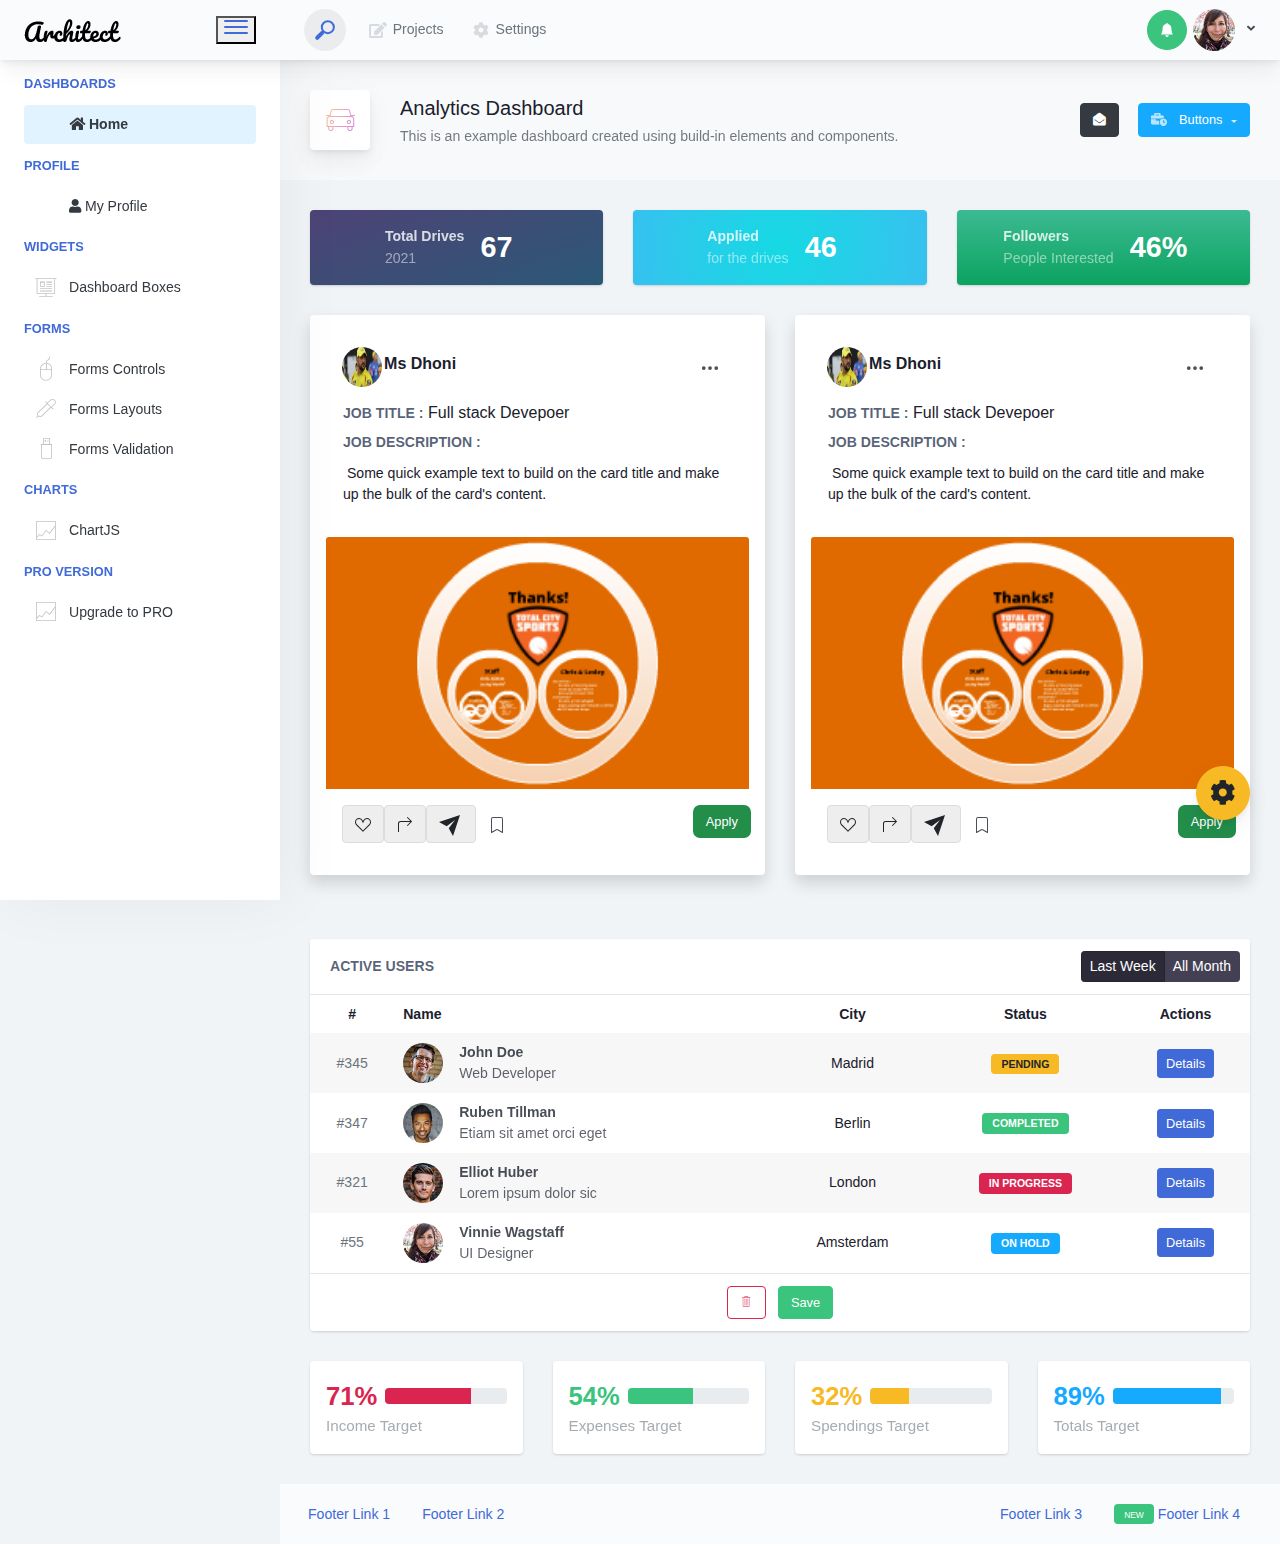
==== index.html @ 6190b9a3 "whole gui template" ====
<!doctype html>
<html lang="en">

<head>
    <meta charset="utf-8">
    <meta http-equiv="X-UA-Compatible" content="IE=edge">
    <meta http-equiv="Content-Language" content="en">
    <meta http-equiv="Content-Type" content="text/html; charset=utf-8"/>
    <title>Analytics Dashboard - This is an example dashboard created using build-in elements and components.</title>
    <meta name="viewport" content="width=device-width, initial-scale=1, maximum-scale=1, user-scalable=no, shrink-to-fit=no" />
    <meta name="description" content="This is an example dashboard created using build-in elements and components.">
    <meta name="msapplication-tap-highlight" content="no">
    <!--
    =========================================================
    * ArchitectUI HTML Theme Dashboard - v1.0.0
    =========================================================
    * Product Page: https://dashboardpack.com
    * Copyright 2019 DashboardPack (https://dashboardpack.com)
    * Licensed under MIT (https://github.com/DashboardPack/architectui-html-theme-free/blob/master/LICENSE)
    =========================================================
    * The above copyright notice and this permission notice shall be included in all copies or substantial portions of the Software.
    -->
<link href="./main.css" rel="stylesheet"></head>
<link rel="stylesheet" href="./css/post.css">
<link href="https://cdn.jsdelivr.net/npm/bootstrap@5.0.1/dist/css/bootstrap.min.css" rel="stylesheet"
integrity="sha384-+0n0xVW2eSR5OomGNYDnhzAbDsOXxcvSN1TPprVMTNDbiYZCxYbOOl7+AMvyTG2x" crossorigin="anonymous">
<body>
    <div class="app-container app-theme-white body-tabs-shadow fixed-sidebar fixed-header">
        <div class="app-header header-shadow">
            <div class="app-header__logo">
                <div class="logo-src"></div>
                <div class="header__pane ml-auto">
                    <div>
                        <button type="button" class="hamburger close-sidebar-btn hamburger--elastic" data-class="closed-sidebar">
                            <span class="hamburger-box">
                                <span class="hamburger-inner"></span>
                            </span>
                        </button>
                    </div>
                </div>
            </div>
            <div class="app-header__mobile-menu">
                <div>
                    <button type="button" class="hamburger hamburger--elastic mobile-toggle-nav">
                        <span class="hamburger-box">
                            <span class="hamburger-inner"></span>
                        </span>
                    </button>
                </div>
            </div>
            <div class="app-header__menu">
                <span>
                    <button type="button" class="btn-icon btn-icon-only btn btn-primary btn-sm mobile-toggle-header-nav">
                        <span class="btn-icon-wrapper">
                            <i class="fa fa-ellipsis-v fa-w-6"></i>
                        </span>
                    </button>
                </span>
            </div>    <div class="app-header__content">
                <div class="app-header-left">
                    <div class="search-wrapper">
                        <div class="input-holder">
                            <input type="text" class="search-input" placeholder="Type to search">
                            <button class="search-icon"><span></span></button>
                        </div>
                        <button class="close"></button>
                    </div>
                    <ul class="header-menu nav">
                      
                        <li class="btn-group nav-item">
                            <a href="javascript:void(0);" class="nav-link">
                                <i class="nav-link-icon fa fa-edit"></i>
                                Projects
                            </a>
                        </li>
                        <li class="dropdown nav-item">
                            <a href="javascript:void(0);" class="nav-link">
                                <i class="nav-link-icon fa fa-cog"></i>
                                Settings
                            </a>
                        </li>
                    </ul>        </div>
                <div class="app-header-right">
                    <button style=" width: 40px;
                    height:40px;
                    border-radius:100%;
                    line-height: 35px;
                    margin-right:5px;;
                    font-size: 0.9rem;" class="btn btn-success btn-circle btn-circle-sm d-flex justify-content-center align-items-center"><svg xmlns="http://www.w3.org/2000/svg" width="20" height="20" fill="currentColor" class="bi bi-bell-fill" viewBox="0 0 16 16">
  <path d="M8 16a2 2 0 0 0 2-2H6a2 2 0 0 0 2 2zm.995-14.901a1 1 0 1 0-1.99 0A5.002 5.002 0 0 0 3 6c0 1.098-.5 6-2 7h14c-1.5-1-2-5.902-2-7 0-2.42-1.72-4.44-4.005-4.901z"/>
</svg></button>
                    <div class="header-btn-lg pr-0">
                        <div class="widget-content p-0">
                            <div class="widget-content-wrapper">
                                <div class="widget-content-left">
                                    <div class="btn-group">
                                        <a data-toggle="dropdown" aria-haspopup="true" aria-expanded="false" class="p-0 btn">
                                            <img width="42" class="rounded-circle" src="assets/images/avatars/1.jpg" alt="">
                                            <i class="fa fa-angle-down ml-2 opacity-8"></i>
                                        </a>
                                        <div tabindex="-1" role="menu" aria-hidden="true" class="dropdown-menu dropdown-menu-right">
                                            <button type="button" tabindex="0" class="dropdown-item">User Account</button>
                                            <button type="button" tabindex="0" class="dropdown-item">Settings</button>
                                            <h6 tabindex="-1" class="dropdown-header">Header</h6>
                                            <button type="button" tabindex="0" class="dropdown-item">Actions</button>
                                            <div tabindex="-1" class="dropdown-divider"></div>
                                            <button type="button" tabindex="0" class="dropdown-item">Dividers</button>
                                        </div>
                                    </div>
                                </div>
                                <div class="widget-content-left  ml-3 header-user-info">
                                    <div class="widget-heading">
                                        Alina Mclourd
                                    </div>
                                    <div class="widget-subheading">
                                        VP People Manager
                                    </div>
                                </div>
                                <div class="widget-content-right header-user-info ml-3">
                                    <button type="button" class="btn-shadow p-1 btn btn-primary btn-sm show-toastr-example">
                                        <i class="fa text-white fa-calendar pr-1 pl-1"></i>
                                    </button>
                                </div>
                            </div>
                        </div>
                    </div>        </div>
            </div>
        </div>        <div class="ui-theme-settings">
            <button type="button" id="TooltipDemo" class="btn-open-options btn btn-warning">
                <i class="fa fa-cog fa-w-16 fa-spin fa-2x"></i>
            </button>
            <div class="theme-settings__inner">
                <div class="scrollbar-container">
                    <div class="theme-settings__options-wrapper">
                        <h3 class="themeoptions-heading">Layout Options
                        </h3>
                        <div class="p-3">
                            <ul class="list-group">
                                <li class="list-group-item">
                                    <div class="widget-content p-0">
                                        <div class="widget-content-wrapper">
                                            <div class="widget-content-left mr-3">
                                                <div class="switch has-switch switch-container-class" data-class="fixed-header">
                                                    <div class="switch-animate switch-on">
                                                        <input type="checkbox" checked data-toggle="toggle" data-onstyle="success">
                                                    </div>
                                                </div>
                                            </div>
                                            <div class="widget-content-left">
                                                <div class="widget-heading">Fixed Header
                                                </div>
                                                <div class="widget-subheading">Makes the header top fixed, always visible!
                                                </div>
                                            </div>
                                        </div>
                                    </div>
                                </li>
                                <li class="list-group-item">
                                    <div class="widget-content p-0">
                                        <div class="widget-content-wrapper">
                                            <div class="widget-content-left mr-3">
                                                <div class="switch has-switch switch-container-class" data-class="fixed-sidebar">
                                                    <div class="switch-animate switch-on">
                                                        <input type="checkbox" checked data-toggle="toggle" data-onstyle="success">
                                                    </div>
                                                </div>
                                            </div>
                                            <div class="widget-content-left">
                                                <div class="widget-heading">Fixed Sidebar
                                                </div>
                                                <div class="widget-subheading">Makes the sidebar left fixed, always visible!
                                                </div>
                                            </div>
                                        </div>
                                    </div>
                                </li>
                                <li class="list-group-item">
                                    <div class="widget-content p-0">
                                        <div class="widget-content-wrapper">
                                            <div class="widget-content-left mr-3">
                                                <div class="switch has-switch switch-container-class" data-class="fixed-footer">
                                                    <div class="switch-animate switch-off">
                                                        <input type="checkbox" data-toggle="toggle" data-onstyle="success">
                                                    </div>
                                                </div>
                                            </div>
                                            <div class="widget-content-left">
                                                <div class="widget-heading">Fixed Footer
                                                </div>
                                                <div class="widget-subheading">Makes the app footer bottom fixed, always visible!
                                                </div>
                                            </div>
                                        </div>
                                    </div>
                                </li>
                            </ul>
                        </div>
                        <h3 class="themeoptions-heading">
                            <div>
                                Header Options
                            </div>
                            <button type="button" class="btn-pill btn-shadow btn-wide ml-auto btn btn-focus btn-sm switch-header-cs-class" data-class="">
                                Restore Default
                            </button>
                        </h3>
                        <div class="p-3">
                            <ul class="list-group">
                                <li class="list-group-item">
                                    <h5 class="pb-2">Choose Color Scheme
                                    </h5>
                                    <div class="theme-settings-swatches">
                                        <div class="swatch-holder bg-primary switch-header-cs-class" data-class="bg-primary header-text-light">
                                        </div>
                                        <div class="swatch-holder bg-secondary switch-header-cs-class" data-class="bg-secondary header-text-light">
                                        </div>
                                        <div class="swatch-holder bg-success switch-header-cs-class" data-class="bg-success header-text-dark">
                                        </div>
                                        <div class="swatch-holder bg-info switch-header-cs-class" data-class="bg-info header-text-dark">
                                        </div>
                                        <div class="swatch-holder bg-warning switch-header-cs-class" data-class="bg-warning header-text-dark">
                                        </div>
                                        <div class="swatch-holder bg-danger switch-header-cs-class" data-class="bg-danger header-text-light">
                                        </div>
                                        <div class="swatch-holder bg-light switch-header-cs-class" data-class="bg-light header-text-dark">
                                        </div>
                                        <div class="swatch-holder bg-dark switch-header-cs-class" data-class="bg-dark header-text-light">
                                        </div>
                                        <div class="swatch-holder bg-focus switch-header-cs-class" data-class="bg-focus header-text-light">
                                        </div>
                                        <div class="swatch-holder bg-alternate switch-header-cs-class" data-class="bg-alternate header-text-light">
                                        </div>
                                        <div class="divider">
                                        </div>
                                        <div class="swatch-holder bg-vicious-stance switch-header-cs-class" data-class="bg-vicious-stance header-text-light">
                                        </div>
                                        <div class="swatch-holder bg-midnight-bloom switch-header-cs-class" data-class="bg-midnight-bloom header-text-light">
                                        </div>
                                        <div class="swatch-holder bg-night-sky switch-header-cs-class" data-class="bg-night-sky header-text-light">
                                        </div>
                                        <div class="swatch-holder bg-slick-carbon switch-header-cs-class" data-class="bg-slick-carbon header-text-light">
                                        </div>
                                        <div class="swatch-holder bg-asteroid switch-header-cs-class" data-class="bg-asteroid header-text-light">
                                        </div>
                                        <div class="swatch-holder bg-royal switch-header-cs-class" data-class="bg-royal header-text-light">
                                        </div>
                                        <div class="swatch-holder bg-warm-flame switch-header-cs-class" data-class="bg-warm-flame header-text-dark">
                                        </div>
                                        <div class="swatch-holder bg-night-fade switch-header-cs-class" data-class="bg-night-fade header-text-dark">
                                        </div>
                                        <div class="swatch-holder bg-sunny-morning switch-header-cs-class" data-class="bg-sunny-morning header-text-dark">
                                        </div>
                                        <div class="swatch-holder bg-tempting-azure switch-header-cs-class" data-class="bg-tempting-azure header-text-dark">
                                        </div>
                                        <div class="swatch-holder bg-amy-crisp switch-header-cs-class" data-class="bg-amy-crisp header-text-dark">
                                        </div>
                                        <div class="swatch-holder bg-heavy-rain switch-header-cs-class" data-class="bg-heavy-rain header-text-dark">
                                        </div>
                                        <div class="swatch-holder bg-mean-fruit switch-header-cs-class" data-class="bg-mean-fruit header-text-dark">
                                        </div>
                                        <div class="swatch-holder bg-malibu-beach switch-header-cs-class" data-class="bg-malibu-beach header-text-light">
                                        </div>
                                        <div class="swatch-holder bg-deep-blue switch-header-cs-class" data-class="bg-deep-blue header-text-dark">
                                        </div>
                                        <div class="swatch-holder bg-ripe-malin switch-header-cs-class" data-class="bg-ripe-malin header-text-light">
                                        </div>
                                        <div class="swatch-holder bg-arielle-smile switch-header-cs-class" data-class="bg-arielle-smile header-text-light">
                                        </div>
                                        <div class="swatch-holder bg-plum-plate switch-header-cs-class" data-class="bg-plum-plate header-text-light">
                                        </div>
                                        <div class="swatch-holder bg-happy-fisher switch-header-cs-class" data-class="bg-happy-fisher header-text-dark">
                                        </div>
                                        <div class="swatch-holder bg-happy-itmeo switch-header-cs-class" data-class="bg-happy-itmeo header-text-light">
                                        </div>
                                        <div class="swatch-holder bg-mixed-hopes switch-header-cs-class" data-class="bg-mixed-hopes header-text-light">
                                        </div>
                                        <div class="swatch-holder bg-strong-bliss switch-header-cs-class" data-class="bg-strong-bliss header-text-light">
                                        </div>
                                        <div class="swatch-holder bg-grow-early switch-header-cs-class" data-class="bg-grow-early header-text-light">
                                        </div>
                                        <div class="swatch-holder bg-love-kiss switch-header-cs-class" data-class="bg-love-kiss header-text-light">
                                        </div>
                                        <div class="swatch-holder bg-premium-dark switch-header-cs-class" data-class="bg-premium-dark header-text-light">
                                        </div>
                                        <div class="swatch-holder bg-happy-green switch-header-cs-class" data-class="bg-happy-green header-text-light">
                                        </div>
                                    </div>
                                </li>
                            </ul>
                        </div>
                        <h3 class="themeoptions-heading">
                            <div>Sidebar Options</div>
                            <button type="button" class="btn-pill btn-shadow btn-wide ml-auto btn btn-focus btn-sm switch-sidebar-cs-class" data-class="">
                                Restore Default
                            </button>
                        </h3>
                        <div class="p-3">
                            <ul class="list-group">
                                <li class="list-group-item">
                                    <h5 class="pb-2">Choose Color Scheme
                                    </h5>
                                    <div class="theme-settings-swatches">
                                        <div class="swatch-holder bg-primary switch-sidebar-cs-class" data-class="bg-primary sidebar-text-light">
                                        </div>
                                        <div class="swatch-holder bg-secondary switch-sidebar-cs-class" data-class="bg-secondary sidebar-text-light">
                                        </div>
                                        <div class="swatch-holder bg-success switch-sidebar-cs-class" data-class="bg-success sidebar-text-dark">
                                        </div>
                                        <div class="swatch-holder bg-info switch-sidebar-cs-class" data-class="bg-info sidebar-text-dark">
                                        </div>
                                        <div class="swatch-holder bg-warning switch-sidebar-cs-class" data-class="bg-warning sidebar-text-dark">
                                        </div>
                                        <div class="swatch-holder bg-danger switch-sidebar-cs-class" data-class="bg-danger sidebar-text-light">
                                        </div>
                                        <div class="swatch-holder bg-light switch-sidebar-cs-class" data-class="bg-light sidebar-text-dark">
                                        </div>
                                        <div class="swatch-holder bg-dark switch-sidebar-cs-class" data-class="bg-dark sidebar-text-light">
                                        </div>
                                        <div class="swatch-holder bg-focus switch-sidebar-cs-class" data-class="bg-focus sidebar-text-light">
                                        </div>
                                        <div class="swatch-holder bg-alternate switch-sidebar-cs-class" data-class="bg-alternate sidebar-text-light">
                                        </div>
                                        <div class="divider">
                                        </div>
                                        <div class="swatch-holder bg-vicious-stance switch-sidebar-cs-class" data-class="bg-vicious-stance sidebar-text-light">
                                        </div>
                                        <div class="swatch-holder bg-midnight-bloom switch-sidebar-cs-class" data-class="bg-midnight-bloom sidebar-text-light">
                                        </div>
                                        <div class="swatch-holder bg-night-sky switch-sidebar-cs-class" data-class="bg-night-sky sidebar-text-light">
                                        </div>
                                        <div class="swatch-holder bg-slick-carbon switch-sidebar-cs-class" data-class="bg-slick-carbon sidebar-text-light">
                                        </div>
                                        <div class="swatch-holder bg-asteroid switch-sidebar-cs-class" data-class="bg-asteroid sidebar-text-light">
                                        </div>
                                        <div class="swatch-holder bg-royal switch-sidebar-cs-class" data-class="bg-royal sidebar-text-light">
                                        </div>
                                        <div class="swatch-holder bg-warm-flame switch-sidebar-cs-class" data-class="bg-warm-flame sidebar-text-dark">
                                        </div>
                                        <div class="swatch-holder bg-night-fade switch-sidebar-cs-class" data-class="bg-night-fade sidebar-text-dark">
                                        </div>
                                        <div class="swatch-holder bg-sunny-morning switch-sidebar-cs-class" data-class="bg-sunny-morning sidebar-text-dark">
                                        </div>
                                        <div class="swatch-holder bg-tempting-azure switch-sidebar-cs-class" data-class="bg-tempting-azure sidebar-text-dark">
                                        </div>
                                        <div class="swatch-holder bg-amy-crisp switch-sidebar-cs-class" data-class="bg-amy-crisp sidebar-text-dark">
                                        </div>
                                        <div class="swatch-holder bg-heavy-rain switch-sidebar-cs-class" data-class="bg-heavy-rain sidebar-text-dark">
                                        </div>
                                        <div class="swatch-holder bg-mean-fruit switch-sidebar-cs-class" data-class="bg-mean-fruit sidebar-text-dark">
                                        </div>
                                        <div class="swatch-holder bg-malibu-beach switch-sidebar-cs-class" data-class="bg-malibu-beach sidebar-text-light">
                                        </div>
                                        <div class="swatch-holder bg-deep-blue switch-sidebar-cs-class" data-class="bg-deep-blue sidebar-text-dark">
                                        </div>
                                        <div class="swatch-holder bg-ripe-malin switch-sidebar-cs-class" data-class="bg-ripe-malin sidebar-text-light">
                                        </div>
                                        <div class="swatch-holder bg-arielle-smile switch-sidebar-cs-class" data-class="bg-arielle-smile sidebar-text-light">
                                        </div>
                                        <div class="swatch-holder bg-plum-plate switch-sidebar-cs-class" data-class="bg-plum-plate sidebar-text-light">
                                        </div>
                                        <div class="swatch-holder bg-happy-fisher switch-sidebar-cs-class" data-class="bg-happy-fisher sidebar-text-dark">
                                        </div>
                                        <div class="swatch-holder bg-happy-itmeo switch-sidebar-cs-class" data-class="bg-happy-itmeo sidebar-text-light">
                                        </div>
                                        <div class="swatch-holder bg-mixed-hopes switch-sidebar-cs-class" data-class="bg-mixed-hopes sidebar-text-light">
                                        </div>
                                        <div class="swatch-holder bg-strong-bliss switch-sidebar-cs-class" data-class="bg-strong-bliss sidebar-text-light">
                                        </div>
                                        <div class="swatch-holder bg-grow-early switch-sidebar-cs-class" data-class="bg-grow-early sidebar-text-light">
                                        </div>
                                        <div class="swatch-holder bg-love-kiss switch-sidebar-cs-class" data-class="bg-love-kiss sidebar-text-light">
                                        </div>
                                        <div class="swatch-holder bg-premium-dark switch-sidebar-cs-class" data-class="bg-premium-dark sidebar-text-light">
                                        </div>
                                        <div class="swatch-holder bg-happy-green switch-sidebar-cs-class" data-class="bg-happy-green sidebar-text-light">
                                        </div>
                                    </div>
                                </li>
                            </ul>
                        </div>
                        <h3 class="themeoptions-heading">
                            <div>Main Content Options</div>
                            <button type="button" class="btn-pill btn-shadow btn-wide ml-auto active btn btn-focus btn-sm">Restore Default
                            </button>
                        </h3>
                        <div class="p-3">
                            <ul class="list-group">
                                <li class="list-group-item">
                                    <h5 class="pb-2">Page Section Tabs
                                    </h5>
                                    <div class="theme-settings-swatches">
                                        <div role="group" class="mt-2 btn-group">
                                            <button type="button" class="btn-wide btn-shadow btn-primary btn btn-secondary switch-theme-class" data-class="body-tabs-line">
                                                Line
                                            </button>
                                            <button type="button" class="btn-wide btn-shadow btn-primary active btn btn-secondary switch-theme-class" data-class="body-tabs-shadow">
                                                Shadow
                                            </button>
                                        </div>
                                    </div>
                                </li>
                            </ul>
                        </div>
                    </div>
                </div>
            </div>
        </div>        <div class="app-main">
                <div class="app-sidebar sidebar-shadow">
                    <div class="app-header__logo">
                        <div class="logo-src"></div>
                        <div class="header__pane ml-auto">
                            <div>
                                <button type="button" class="hamburger close-sidebar-btn hamburger--elastic" data-class="closed-sidebar">
                                    <span class="hamburger-box">
                                        <span class="hamburger-inner"></span>
                                    </span>
                                </button>
                            </div>
                        </div>
                    </div>
                    <div class="app-header__mobile-menu">
                        <div>
                            <button type="button" class="hamburger hamburger--elastic mobile-toggle-nav">
                                <span class="hamburger-box">
                                    <span class="hamburger-inner"></span>
                                </span>
                            </button>
                        </div>
                    </div>
                    <div class="app-header__menu">
                        <span>
                            <button type="button" class="btn-icon btn-icon-only btn btn-primary btn-sm mobile-toggle-header-nav">
                                <span class="btn-icon-wrapper">
                                    <i class="fa fa-ellipsis-v fa-w-6"></i>
                                </span>
                            </button>
                        </span>
                    </div>    <div class="scrollbar-sidebar">
                        <div class="app-sidebar__inner">
                            <ul class="vertical-nav-menu">
                                <li class="app-sidebar__heading">Dashboards</li>
                                <li>
                                    <a href="index.html" class="mm-active">
                                        <i class="fa fa-home"></i>
                                        Home
                                    </a>
                                </li>
                                <li class="app-sidebar__heading">PROFILE</li>
                                <li>
                                    <a href="Profile.html">
                                        <i class="fa fa-user"></i>
                                        My Profile
                                       
                                    </a>
                                    
                                    
                                    
                                    
                                    
                                    
                                    
                                
                                    
                                <li class="app-sidebar__heading">Widgets</li>
                                <li>
                                    <a href="dashboard-boxes.html">
                                        <i class="metismenu-icon pe-7s-display2"></i>
                                        Dashboard Boxes
                                    </a>
                                </li>
                                <li class="app-sidebar__heading">Forms</li>
                                <li>
                                    <a href="forms-controls.html">
                                        <i class="metismenu-icon pe-7s-mouse">
                                        </i>Forms Controls
                                    </a>
                                </li>
                                <li>
                                    <a href="forms-layouts.html">
                                        <i class="metismenu-icon pe-7s-eyedropper">
                                        </i>Forms Layouts
                                    </a>
                                </li>
                                <li>
                                    <a href="forms-validation.html">
                                        <i class="metismenu-icon pe-7s-pendrive">
                                        </i>Forms Validation
                                    </a>
                                </li>
                                <li class="app-sidebar__heading">Charts</li>
                                <li>
                                    <a href="charts-chartjs.html">
                                        <i class="metismenu-icon pe-7s-graph2">
                                        </i>ChartJS
                                    </a>
                                </li>
                                <li class="app-sidebar__heading">PRO Version</li>
                                <li>
                                    <a href="https://dashboardpack.com/theme-details/architectui-dashboard-html-pro/" target="_blank">
                                        <i class="metismenu-icon pe-7s-graph2">
                                        </i>
                                        Upgrade to PRO
                                    </a>
                                </li>
                            </ul>
                        </div>
                    </div>
                </div>    <div class="app-main__outer">
                    <div class="app-main__inner">
                        <div class="app-page-title">
                            <div class="page-title-wrapper">
                                <div class="page-title-heading">
                                    <div class="page-title-icon">
                                        <i class="pe-7s-car icon-gradient bg-mean-fruit">
                                        </i>
                                    </div>
                                    <div>Analytics Dashboard
                                        <div class="page-title-subheading">This is an example dashboard created using build-in elements and components.
                                        </div>
                                    </div>
                                </div>
                                <div class="page-title-actions">
                                    <button type="button" data-toggle="tooltip" title="Example Tooltip" data-placement="bottom" class="btn-shadow mr-3 btn btn-dark">
                                        <i class="fas fa-envelope-open"></i>
                                    </button>
                                    <div class="d-inline-block dropdown">
                                        <button type="button" data-toggle="dropdown" aria-haspopup="true" aria-expanded="false" class="btn-shadow dropdown-toggle btn btn-info">
                                            <span class="btn-icon-wrapper pr-2 opacity-7">
                                                <i class="fa fa-business-time fa-w-20"></i>
                                            </span>
                                            Buttons
                                        </button>
                                        <div tabindex="-1" role="menu" aria-hidden="true" class="dropdown-menu dropdown-menu-right">
                                            <ul class="nav flex-column">
                                                <li class="nav-item">
                                                    <a href="javascript:void(0);" class="nav-link">
                                                        <i class="nav-link-icon lnr-inbox"></i>
                                                        <span>
                                                            Inbox
                                                        </span>
                                                        <div class="ml-auto badge badge-pill badge-secondary">86</div>
                                                    </a>
                                                </li>
                                                <li class="nav-item">
                                                    <a href="javascript:void(0);" class="nav-link">
                                                        <i class="nav-link-icon lnr-book"></i>
                                                        <span>
                                                            Book
                                                        </span>
                                                        <div class="ml-auto badge badge-pill badge-danger">5</div>
                                                    </a>
                                                </li>
                                                <li class="nav-item">
                                                    <a href="javascript:void(0);" class="nav-link">
                                                        <i class="nav-link-icon lnr-picture"></i>
                                                        <span>
                                                            Picture
                                                        </span>
                                                    </a>
                                                </li>
                                                <li class="nav-item">
                                                    <a disabled href="javascript:void(0);" class="nav-link disabled">
                                                        <i class="nav-link-icon lnr-file-empty"></i>
                                                        <span>
                                                            File Disabled
                                                        </span>
                                                    </a>
                                                </li>
                                            </ul>
                                        </div>
                                    </div>
                                </div>    </div>
                        </div>          
                          <div class="row">
                            <div class="col-md-6 col-xl-4">
                                <div class="card mb-3 widget-content bg-midnight-bloom">
                                    <div class="widget-content-wrapper text-white">
                                        <div class="widget-content-left">
                                            <div class="widget-heading">Total Drives</div>
                                            <div class="widget-subheading">2021</div>
                                        </div>
                                        <div class="widget-content-right mx-3">
                                            <div class="widget-numbers text-white"><span>67</span></div>
                                        </div>
                                    </div>
                                </div>
                            </div>
                            <div class="col-md-6 col-xl-4">
                                <div class="card mb-3 widget-content bg-arielle-smile">
                                    <div class="widget-content-wrapper text-white">
                                        <div class="widget-content-left">
                                            <div class="widget-heading">Applied</div>
                                            <div class="widget-subheading">for the drives</div>
                                        </div>
                                        <div class="widget-content-right mx-3">
                                            <div class="widget-numbers text-white"><span>46</span></div>
                                        </div>
                                    </div>
                                </div>
                            </div>
                            <div class="col-md-6 col-xl-4">
                                <div class="card mb-3 widget-content bg-grow-early">
                                    <div class="widget-content-wrapper text-white">
                                        <div class="widget-content-left">
                                            <div class="widget-heading">Followers</div>
                                            <div class="widget-subheading">People Interested</div>
                                        </div>
                                        <div class="widget-content-right mx-3">
                                            <div class="widget-numbers text-white"><span>46%</span></div>
                                        </div>
                                    </div>
                                </div>
                            </div>
                            <div class="d-xl-none d-lg-block col-md-6 col-xl-4">
                                <div class="card mb-3 widget-content bg-premium-dark">
                                    <div class="widget-content-wrapper text-white">
                                        <div class="widget-content-left">
                                            <div class="widget-heading">Products Sold</div>
                                            <div class="widget-subheading">Revenue streams</div>
                                        </div>
                                        <div class="widget-content-right">
                                            <div class="widget-numbers text-warning"><span>$14M</span></div>
                                        </div>
                                    </div>
                                </div>
                            </div>
                        </div>
                        <div class="row">
                            <div class="col-md-12 col-lg-6">
                                <div class="mb-3 d-flex justify-content-center align-items-center">
        
                                    <div class="card shadow p-3 mb-5 bg-body rounded" style="width: 40rem;">
                                        <div class="card-body">
                            
                                            <div class="row">
                                                <div class="col-1">
                                                    <img style="height:40px;width:40px;border-radius:100%;" src="[data-uri]" alt="" srcset="">
                                                </div>
                                                <div class="col-10 d-flex justify-content-start align-items-center">
                                                 <h6 style="font-weight:700; margin-left:7px;">Ms Dhoni</h6>
                                                </div>
                                                
                            
                                                <div class="col-1 d-flex justify-content-end">
                                                    <div class="btn-group dropleft">
                                                       
                                                    <button type="button" class="btn"type="button" id="dropdownMenuButton" data-toggle="dropdown" aria-haspopup="true" aria-expanded="false">
                                                        
                                                    <svg xmlns="http://www.w3.org/2000/svg" width="20" height="20" fill="currentColor"
                                                            class="bi bi-three-dots" viewBox="0 0 16 16">
                                                            <path
                                                                d="M3 9.5a1.5 1.5 0 1 1 0-3 1.5 1.5 0 0 1 0 3zm5 0a1.5 1.5 0 1 1 0-3 1.5 1.5 0 0 1 0 3zm5 0a1.5 1.5 0 1 1 0-3 1.5 1.5 0 0 1 0 3z" />
                                                        </svg></button>
                            
                                                        <div class="dropdown-menu dropdown-menu1"aria-labelledby="dropdownMenuButton">
                                                          <div class="row"> 
                                                              <div class="col-12 d-flex justify-content-center">
                                                              <a class="dropdown-item" style="font-size:12px;" href="#">Share &nbsp;<svg xmlns="http://www.w3.org/2000/svg"
                                                                viewBox="0 0 24 24" data-supported-dps="24x24" fill="currentColor"
                                                                class="mercado-match" width="14" height="14" focusable="false">
                                                                <path d="M21 3L0 10l7.66 4.26L16 8l-6.26 8.34L14 24l7-21z"></path>
                                                            </svg></a>
                                                              </div>
                                                              
                                                            </div> 
                            
                                                            <div class="row"> 
                                                                <div class="col-12 d-flex justify-content-center">
                                                                    <a class="dropdown-item"style="font-size:12px;" href="#">Save &nbsp;&nbsp;<svg xmlns="http://www.w3.org/2000/svg" width="14" height="14" fill="currentColor"
                                                                        class="bi bi-bookmark" viewBox="0 0 16 16">
                                                                        <path
                                                                            d="M2 2a2 2 0 0 1 2-2h8a2 2 0 0 1 2 2v13.5a.5.5 0 0 1-.777.416L8 13.101l-5.223 2.815A.5.5 0 0 1 2 15.5V2zm2-1a1 1 0 0 0-1 1v12.566l4.723-2.482a.5.5 0 0 1 .554 0L13 14.566V2a1 1 0 0 0-1-1H4z" />
                                                                    </svg></a>
                                                                </div>
                                                                
                                                              </div> 
                            
                                                              <div class="row"> 
                                                                <div class="col-12 d-flex justify-content-center">
                                                                      
                                                            <a class="dropdown-item" style="font-size:12px;" href="#">Apply&nbsp;<svg xmlns="http://www.w3.org/2000/svg" width="18" height="18" fill="currentColor" class="bi bi-check" viewBox="0 0 16 16">
                                                                <path d="M10.97 4.97a.75.75 0 0 1 1.07 1.05l-3.99 4.99a.75.75 0 0 1-1.08.02L4.324 8.384a.75.75 0 1 1 1.06-1.06l2.094 2.093 3.473-4.425a.267.267 0 0 1 .02-.022z"/>
                                                              </svg></a>
                                                                </div>
                                                                
                                                              </div> 
                                                        
                                                          </div>
                                                        </div>
                                                </div>
                                                <div class="card-body">
                                                    <h5 class="card-title"style="display:inline-block;">Job Title :</h5><h6 style="display:inline-block;"> &nbsp;Full stack Devepoer</h6>
                                                    <h6 class="card-title">job description :</h6>
                                                    <p class="card-text"style="display:inline-block;">&nbsp;Some quick example text to build on the card title and make up the bulk of
                                                        the card's content.</p>
                                                </div>
                                            </div>
                                        </div>
                                        <img src="./assets/images/avatars/post_img.png" class="card-img-top" alt="Post">
                                        <div class="card-body">
                            
                                            <div class="row">
                                                <div class="col-10 h-flex justify-content-center">
                                                    <div class="btn-toolbar" role="toolbar" aria-label="Toolbar with button groups">
                            
                                                        <button type="button" class="btn btn-light likebtn">
                                                            <svg xmlns="http://www.w3.org/2000/svg" width="16" height="16" fill="currentColor"
                                                                class="bi bi-suit-heart" viewBox="0 0 16 16">
                                                                <path
                                                                    d="m8 6.236-.894-1.789c-.222-.443-.607-1.08-1.152-1.595C5.418 2.345 4.776 2 4 2 2.324 2 1 3.326 1 4.92c0 1.211.554 2.066 1.868 3.37.337.334.721.695 1.146 1.093C5.122 10.423 6.5 11.717 8 13.447c1.5-1.73 2.878-3.024 3.986-4.064.425-.398.81-.76 1.146-1.093C14.446 6.986 15 6.131 15 4.92 15 3.326 13.676 2 12 2c-.777 0-1.418.345-1.954.852-.545.515-.93 1.152-1.152 1.595L8 6.236zm.392 8.292a.513.513 0 0 1-.784 0c-1.601-1.902-3.05-3.262-4.243-4.381C1.3 8.208 0 6.989 0 4.92 0 2.755 1.79 1 4 1c1.6 0 2.719 1.05 3.404 2.008.26.365.458.716.596.992a7.55 7.55 0 0 1 .596-.992C9.281 2.049 10.4 1 12 1c2.21 0 4 1.755 4 3.92 0 2.069-1.3 3.288-3.365 5.227-1.193 1.12-2.642 2.48-4.243 4.38z" />
                                                            </svg></button>
                                                        <button type="button" class="btn btn-light"><svg xmlns="http://www.w3.org/2000/svg"
                                                                width="16" height="16" fill="currentColor" class="bi bi-arrow-90deg-right"
                                                                viewBox="0 0 16 16">
                                                                <path fill-rule="evenodd"
                                                                    d="M14.854 4.854a.5.5 0 0 0 0-.708l-4-4a.5.5 0 0 0-.708.708L13.293 4H3.5A2.5 2.5 0 0 0 1 6.5v8a.5.5 0 0 0 1 0v-8A1.5 1.5 0 0 1 3.5 5h9.793l-3.147 3.146a.5.5 0 0 0 .708.708l4-4z" />
                                                            </svg></button>
                                                        <button type="button" class="btn btn-light"><svg xmlns="http://www.w3.org/2000/svg"
                                                                viewBox="0 0 24 24" data-supported-dps="24x24" fill="currentColor"
                                                                class="mercado-match" width="24" height="24" focusable="false">
                                                                <path d="M21 3L0 10l7.66 4.26L16 8l-6.26 8.34L14 24l7-21z"></path>
                                                            </svg></button>
                                                            <button type="button" class="btn bookmarkbtn">
                                                                <svg xmlns="http://www.w3.org/2000/svg" width="16" height="16" fill="currentColor"
                                                                    class="bi bi-bookmark" viewBox="0 0 16 16">
                                                                    <path
                                                                        d="M2 2a2 2 0 0 1 2-2h8a2 2 0 0 1 2 2v13.5a.5.5 0 0 1-.777.416L8 13.101l-5.223 2.815A.5.5 0 0 1 2 15.5V2zm2-1a1 1 0 0 0-1 1v12.566l4.723-2.482a.5.5 0 0 1 .554 0L13 14.566V2a1 1 0 0 0-1-1H4z" />
                                                                </svg>
                                                            </button>
                                                    </div>
                                                </div>
                            
                                                <div class="col-2 h-flex justify-content-end"> 
                                                    <button type="button" class="btn Applybtn"style="background-color:#238d4a;color:white;border-radius:7px">
                                                        Apply
                                                    </button>
                                                </div>
                                                
                            
                                            </div>
                                        </div>
                            
                                    </div>
                                </div>
                            
                            </div>

                             <div class="col-md-12 col-lg-6">
                                <div class="mb-3 d-flex justify-content-center align-items-center">
        
                                    <div class="card shadow p-3 mb-5 bg-body rounded" style="width: 40rem;">
                                        <div class="card-body">
                            
                                            <div class="row">
                                                <div class="col-1">
                                                    <img style="height:40px;width:40px;border-radius:100%;" src="[data-uri]" alt="" srcset="">
                                                </div>
                                                <div class="col-10 d-flex justify-content-start align-items-center">
                                                 <h6 style="font-weight:700; margin-left:7px;">Ms Dhoni</h6>
                                                </div>
                                                
                            
                                                <div class="col-1 d-flex justify-content-end">
                                                    <div class="btn-group dropleft">
                                                       
                                                    <button type="button" class="btn"type="button" id="dropdownMenuButton" data-toggle="dropdown" aria-haspopup="true" aria-expanded="false">
                                                        
                                                    <svg xmlns="http://www.w3.org/2000/svg" width="20" height="20" fill="currentColor"
                                                            class="bi bi-three-dots" viewBox="0 0 16 16">
                                                            <path
                                                                d="M3 9.5a1.5 1.5 0 1 1 0-3 1.5 1.5 0 0 1 0 3zm5 0a1.5 1.5 0 1 1 0-3 1.5 1.5 0 0 1 0 3zm5 0a1.5 1.5 0 1 1 0-3 1.5 1.5 0 0 1 0 3z" />
                                                        </svg></button>
                            
                                                        <div class="dropdown-menu dropdown-menu1"aria-labelledby="dropdownMenuButton">
                                                          <div class="row"> 
                                                              <div class="col-12 d-flex justify-content-center">
                                                              <a class="dropdown-item" style="font-size:12px;" href="#">Share &nbsp;<svg xmlns="http://www.w3.org/2000/svg"
                                                                viewBox="0 0 24 24" data-supported-dps="24x24" fill="currentColor"
                                                                class="mercado-match" width="14" height="14" focusable="false">
                                                                <path d="M21 3L0 10l7.66 4.26L16 8l-6.26 8.34L14 24l7-21z"></path>
                                                            </svg></a>
                                                              </div>
                                                              
                                                            </div> 
                            
                                                            <div class="row"> 
                                                                <div class="col-12 d-flex justify-content-center">
                                                                    <a class="dropdown-item"style="font-size:12px;" href="#">Save &nbsp;&nbsp;<svg xmlns="http://www.w3.org/2000/svg" width="14" height="14" fill="currentColor"
                                                                        class="bi bi-bookmark" viewBox="0 0 16 16">
                                                                        <path
                                                                            d="M2 2a2 2 0 0 1 2-2h8a2 2 0 0 1 2 2v13.5a.5.5 0 0 1-.777.416L8 13.101l-5.223 2.815A.5.5 0 0 1 2 15.5V2zm2-1a1 1 0 0 0-1 1v12.566l4.723-2.482a.5.5 0 0 1 .554 0L13 14.566V2a1 1 0 0 0-1-1H4z" />
                                                                    </svg></a>
                                                                </div>
                                                                
                                                              </div> 
                            
                                                              <div class="row"> 
                                                                <div class="col-12 d-flex justify-content-center">
                                                                      
                                                            <a class="dropdown-item" style="font-size:12px;" href="#">Apply&nbsp;<svg xmlns="http://www.w3.org/2000/svg" width="18" height="18" fill="currentColor" class="bi bi-check" viewBox="0 0 16 16">
                                                                <path d="M10.97 4.97a.75.75 0 0 1 1.07 1.05l-3.99 4.99a.75.75 0 0 1-1.08.02L4.324 8.384a.75.75 0 1 1 1.06-1.06l2.094 2.093 3.473-4.425a.267.267 0 0 1 .02-.022z"/>
                                                              </svg></a>
                                                                </div>
                                                                
                                                              </div> 
                                                        
                                                          </div>
                                                        </div>
                                                </div>
                                                <div class="card-body">
                                                    <h5 class="card-title"style="display:inline-block;">Job Title :</h5><h6 style="display:inline-block;"> &nbsp;Full stack Devepoer</h6>
                                                    <h6 class="card-title">job description :</h6>
                                                    <p class="card-text"style="display:inline-block;">&nbsp;Some quick example text to build on the card title and make up the bulk of
                                                        the card's content.</p>
                                                </div>
                                            </div>
                                        </div>
                                        <img src="./assets/images/avatars/post_img.png" class="card-img-top" alt="Post">
                                        <div class="card-body">
                            
                                            <div class="row">
                                                <div class="col-10 h-flex justify-content-center">
                                                    <div class="btn-toolbar" role="toolbar" aria-label="Toolbar with button groups">
                            
                                                        <button type="button" class="btn btn-light likebtn">
                                                            <svg xmlns="http://www.w3.org/2000/svg" width="16" height="16" fill="currentColor"
                                                                class="bi bi-suit-heart" viewBox="0 0 16 16">
                                                                <path
                                                                    d="m8 6.236-.894-1.789c-.222-.443-.607-1.08-1.152-1.595C5.418 2.345 4.776 2 4 2 2.324 2 1 3.326 1 4.92c0 1.211.554 2.066 1.868 3.37.337.334.721.695 1.146 1.093C5.122 10.423 6.5 11.717 8 13.447c1.5-1.73 2.878-3.024 3.986-4.064.425-.398.81-.76 1.146-1.093C14.446 6.986 15 6.131 15 4.92 15 3.326 13.676 2 12 2c-.777 0-1.418.345-1.954.852-.545.515-.93 1.152-1.152 1.595L8 6.236zm.392 8.292a.513.513 0 0 1-.784 0c-1.601-1.902-3.05-3.262-4.243-4.381C1.3 8.208 0 6.989 0 4.92 0 2.755 1.79 1 4 1c1.6 0 2.719 1.05 3.404 2.008.26.365.458.716.596.992a7.55 7.55 0 0 1 .596-.992C9.281 2.049 10.4 1 12 1c2.21 0 4 1.755 4 3.92 0 2.069-1.3 3.288-3.365 5.227-1.193 1.12-2.642 2.48-4.243 4.38z" />
                                                            </svg></button>
                                                        <button type="button" class="btn btn-light"><svg xmlns="http://www.w3.org/2000/svg"
                                                                width="16" height="16" fill="currentColor" class="bi bi-arrow-90deg-right"
                                                                viewBox="0 0 16 16">
                                                                <path fill-rule="evenodd"
                                                                    d="M14.854 4.854a.5.5 0 0 0 0-.708l-4-4a.5.5 0 0 0-.708.708L13.293 4H3.5A2.5 2.5 0 0 0 1 6.5v8a.5.5 0 0 0 1 0v-8A1.5 1.5 0 0 1 3.5 5h9.793l-3.147 3.146a.5.5 0 0 0 .708.708l4-4z" />
                                                            </svg></button>
                                                        <button type="button" class="btn btn-light"><svg xmlns="http://www.w3.org/2000/svg"
                                                                viewBox="0 0 24 24" data-supported-dps="24x24" fill="currentColor"
                                                                class="mercado-match" width="24" height="24" focusable="false">
                                                                <path d="M21 3L0 10l7.66 4.26L16 8l-6.26 8.34L14 24l7-21z"></path>
                                                            </svg></button>
                                                            <button type="button" class="btn bookmarkbtn">
                                                                <svg xmlns="http://www.w3.org/2000/svg" width="16" height="16" fill="currentColor"
                                                                    class="bi bi-bookmark" viewBox="0 0 16 16">
                                                                    <path
                                                                        d="M2 2a2 2 0 0 1 2-2h8a2 2 0 0 1 2 2v13.5a.5.5 0 0 1-.777.416L8 13.101l-5.223 2.815A.5.5 0 0 1 2 15.5V2zm2-1a1 1 0 0 0-1 1v12.566l4.723-2.482a.5.5 0 0 1 .554 0L13 14.566V2a1 1 0 0 0-1-1H4z" />
                                                                </svg>
                                                            </button>
                                                    </div>
                                                </div>
                            
                                                <div class="col-2 h-flex justify-content-end"> 
                                                    <button type="button" class="btn Applybtn"style="background-color:#238d4a;color:white;border-radius:7px">
                                                        Apply
                                                    </button>
                                                </div>
                                                
                            
                                            </div>
                                        </div>
                            
                                    </div>
                                </div>
                            
                            </div>
                           
                        </div>
                       
                        <div class="row">
                            <div class="col-md-12">
                                <div class="main-card mb-3 card">
                                    <div class="card-header">Active Users
                                        <div class="btn-actions-pane-right">
                                            <div role="group" class="btn-group-sm btn-group">
                                                <button class="active btn btn-focus">Last Week</button>
                                                <button class="btn btn-focus">All Month</button>
                                            </div>
                                        </div>
                                    </div>
                                    <div class="table-responsive">
                                        <table class="align-middle mb-0 table table-borderless table-striped table-hover">
                                            <thead>
                                            <tr>
                                                <th class="text-center">#</th>
                                                <th>Name</th>
                                                <th class="text-center">City</th>
                                                <th class="text-center">Status</th>
                                                <th class="text-center">Actions</th>
                                            </tr>
                                            </thead>
                                            <tbody>
                                            <tr>
                                                <td class="text-center text-muted">#345</td>
                                                <td>
                                                    <div class="widget-content p-0">
                                                        <div class="widget-content-wrapper">
                                                            <div class="widget-content-left mr-3">
                                                                <div class="widget-content-left">
                                                                    <img width="40" class="rounded-circle" src="assets/images/avatars/4.jpg" alt="">
                                                                </div>
                                                            </div>
                                                            <div class="widget-content-left flex2">
                                                                <div class="widget-heading">John Doe</div>
                                                                <div class="widget-subheading opacity-7">Web Developer</div>
                                                            </div>
                                                        </div>
                                                    </div>
                                                </td>
                                                <td class="text-center">Madrid</td>
                                                <td class="text-center">
                                                    <div class="badge badge-warning">Pending</div>
                                                </td>
                                                <td class="text-center">
                                                    <button type="button" id="PopoverCustomT-1" class="btn btn-primary btn-sm">Details</button>
                                                </td>
                                            </tr>
                                            <tr>
                                                <td class="text-center text-muted">#347</td>
                                                <td>
                                                    <div class="widget-content p-0">
                                                        <div class="widget-content-wrapper">
                                                            <div class="widget-content-left mr-3">
                                                                <div class="widget-content-left">
                                                                    <img width="40" class="rounded-circle" src="assets/images/avatars/3.jpg" alt="">
                                                                </div>
                                                            </div>
                                                            <div class="widget-content-left flex2">
                                                                <div class="widget-heading">Ruben Tillman</div>
                                                                <div class="widget-subheading opacity-7">Etiam sit amet orci eget</div>
                                                            </div>
                                                        </div>
                                                    </div>
                                                </td>
                                                <td class="text-center">Berlin</td>
                                                <td class="text-center">
                                                    <div class="badge badge-success">Completed</div>
                                                </td>
                                                <td class="text-center">
                                                    <button type="button" id="PopoverCustomT-2" class="btn btn-primary btn-sm">Details</button>
                                                </td>
                                            </tr>
                                            <tr>
                                                <td class="text-center text-muted">#321</td>
                                                <td>
                                                    <div class="widget-content p-0">
                                                        <div class="widget-content-wrapper">
                                                            <div class="widget-content-left mr-3">
                                                                <div class="widget-content-left">
                                                                    <img width="40" class="rounded-circle" src="assets/images/avatars/2.jpg" alt="">
                                                                </div>
                                                            </div>
                                                            <div class="widget-content-left flex2">
                                                                <div class="widget-heading">Elliot Huber</div>
                                                                <div class="widget-subheading opacity-7">Lorem ipsum dolor sic</div>
                                                            </div>
                                                        </div>
                                                    </div>
                                                </td>
                                                <td class="text-center">London</td>
                                                <td class="text-center">
                                                    <div class="badge badge-danger">In Progress</div>
                                                </td>
                                                <td class="text-center">
                                                    <button type="button" id="PopoverCustomT-3" class="btn btn-primary btn-sm">Details</button>
                                                </td>
                                            </tr>
                                            <tr>
                                                <td class="text-center text-muted">#55</td>
                                                <td>
                                                    <div class="widget-content p-0">
                                                        <div class="widget-content-wrapper">
                                                            <div class="widget-content-left mr-3">
                                                                <div class="widget-content-left">
                                                                    <img width="40" class="rounded-circle" src="assets/images/avatars/1.jpg" alt=""></div>
                                                            </div>
                                                            <div class="widget-content-left flex2">
                                                                <div class="widget-heading">Vinnie Wagstaff</div>
                                                                <div class="widget-subheading opacity-7">UI Designer</div>
                                                            </div>
                                                        </div>
                                                    </div>
                                                </td>
                                                <td class="text-center">Amsterdam</td>
                                                <td class="text-center">
                                                    <div class="badge badge-info">On Hold</div>
                                                </td>
                                                <td class="text-center">
                                                    <button type="button" id="PopoverCustomT-4" class="btn btn-primary btn-sm">Details</button>
                                                </td>
                                            </tr>
                                            </tbody>
                                        </table>
                                    </div>
                                    <div class="d-block text-center card-footer">
                                        <button class="mr-2 btn-icon btn-icon-only btn btn-outline-danger"><i class="pe-7s-trash btn-icon-wrapper"> </i></button>
                                        <button class="btn-wide btn btn-success">Save</button>
                                    </div>
                                </div>
                            </div>
                        </div>
                        <div class="row">
                            <div class="col-md-6 col-lg-3">
                                <div class="card-shadow-danger mb-3 widget-chart widget-chart2 text-left card">
                                    <div class="widget-content">
                                        <div class="widget-content-outer">
                                            <div class="widget-content-wrapper">
                                                <div class="widget-content-left pr-2 fsize-1">
                                                    <div class="widget-numbers mt-0 fsize-3 text-danger">71%</div>
                                                </div>
                                                <div class="widget-content-right w-100">
                                                    <div class="progress-bar-xs progress">
                                                        <div class="progress-bar bg-danger" role="progressbar" aria-valuenow="71" aria-valuemin="0" aria-valuemax="100" style="width: 71%;"></div>
                                                    </div>
                                                </div>
                                            </div>
                                            <div class="widget-content-left fsize-1">
                                                <div class="text-muted opacity-6">Income Target</div>
                                            </div>
                                        </div>
                                    </div>
                                </div>
                            </div>
                            <div class="col-md-6 col-lg-3">
                                <div class="card-shadow-success mb-3 widget-chart widget-chart2 text-left card">
                                    <div class="widget-content">
                                        <div class="widget-content-outer">
                                            <div class="widget-content-wrapper">
                                                <div class="widget-content-left pr-2 fsize-1">
                                                    <div class="widget-numbers mt-0 fsize-3 text-success">54%</div>
                                                </div>
                                                <div class="widget-content-right w-100">
                                                    <div class="progress-bar-xs progress">
                                                        <div class="progress-bar bg-success" role="progressbar" aria-valuenow="54" aria-valuemin="0" aria-valuemax="100" style="width: 54%;"></div>
                                                    </div>
                                                </div>
                                            </div>
                                            <div class="widget-content-left fsize-1">
                                                <div class="text-muted opacity-6">Expenses Target</div>
                                            </div>
                                        </div>
                                    </div>
                                </div>
                            </div>
                            <div class="col-md-6 col-lg-3">
                                <div class="card-shadow-warning mb-3 widget-chart widget-chart2 text-left card">
                                    <div class="widget-content">
                                        <div class="widget-content-outer">
                                            <div class="widget-content-wrapper">
                                                <div class="widget-content-left pr-2 fsize-1">
                                                    <div class="widget-numbers mt-0 fsize-3 text-warning">32%</div>
                                                </div>
                                                <div class="widget-content-right w-100">
                                                    <div class="progress-bar-xs progress">
                                                        <div class="progress-bar bg-warning" role="progressbar" aria-valuenow="32" aria-valuemin="0" aria-valuemax="100" style="width: 32%;"></div>
                                                    </div>
                                                </div>
                                            </div>
                                            <div class="widget-content-left fsize-1">
                                                <div class="text-muted opacity-6">Spendings Target</div>
                                            </div>
                                        </div>
                                    </div>
                                </div>
                            </div>
                            <div class="col-md-6 col-lg-3">
                                <div class="card-shadow-info mb-3 widget-chart widget-chart2 text-left card">
                                    <div class="widget-content">
                                        <div class="widget-content-outer">
                                            <div class="widget-content-wrapper">
                                                <div class="widget-content-left pr-2 fsize-1">
                                                    <div class="widget-numbers mt-0 fsize-3 text-info">89%</div>
                                                </div>
                                                <div class="widget-content-right w-100">
                                                    <div class="progress-bar-xs progress">
                                                        <div class="progress-bar bg-info" role="progressbar" aria-valuenow="89" aria-valuemin="0" aria-valuemax="100" style="width: 89%;"></div>
                                                    </div>
                                                </div>
                                            </div>
                                            <div class="widget-content-left fsize-1">
                                                <div class="text-muted opacity-6">Totals Target</div>
                                            </div>
                                        </div>
                                    </div>
                                </div>
                            </div>
                        </div>
                    </div>
                    <div class="app-wrapper-footer">
                        <div class="app-footer">
                            <div class="app-footer__inner">
                                <div class="app-footer-left">
                                    <ul class="nav">
                                        <li class="nav-item">
                                            <a href="javascript:void(0);" class="nav-link">
                                                Footer Link 1
                                            </a>
                                        </li>
                                        <li class="nav-item">
                                            <a href="javascript:void(0);" class="nav-link">
                                                Footer Link 2
                                            </a>
                                        </li>
                                    </ul>
                                </div>
                                <div class="app-footer-right">
                                    <ul class="nav">
                                        <li class="nav-item">
                                            <a href="javascript:void(0);" class="nav-link">
                                                Footer Link 3
                                            </a>
                                        </li>
                                        <li class="nav-item">
                                            <a href="javascript:void(0);" class="nav-link">
                                                <div class="badge badge-success mr-1 ml-0">
                                                    <small>NEW</small>
                                                </div>
                                                Footer Link 4
                                            </a>
                                        </li>
                                    </ul>
                                </div>
                            </div>
                        </div>
                    </div>    </div>
                <script src="http://maps.google.com/maps/api/js?sensor=true"></script>
        </div>
    </div>
<script type="text/javascript" src="./assets/scripts/main.js"></script>


</body>
</html>
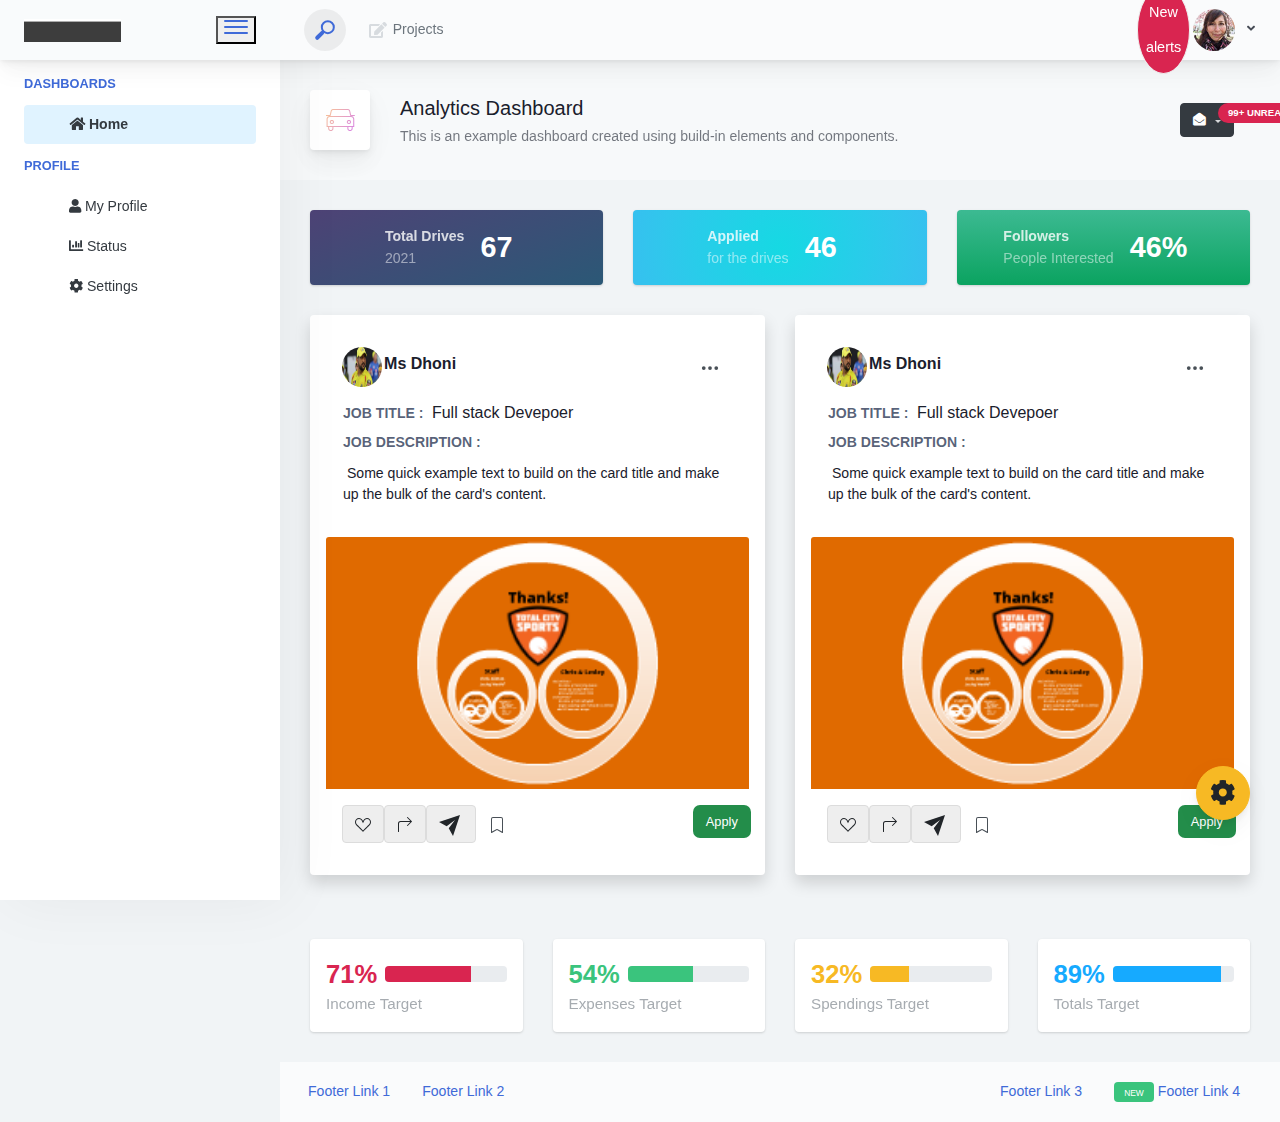
==== commit 0e4ad4e4: "whole" ====
--- a/index.html
+++ b/index.html
@@ -5,9 +5,10 @@
     <meta charset="utf-8">
     <meta http-equiv="X-UA-Compatible" content="IE=edge">
     <meta http-equiv="Content-Language" content="en">
-    <meta http-equiv="Content-Type" content="text/html; charset=utf-8"/>
+    <meta http-equiv="Content-Type" content="text/html; charset=utf-8" />
     <title>Analytics Dashboard - This is an example dashboard created using build-in elements and components.</title>
-    <meta name="viewport" content="width=device-width, initial-scale=1, maximum-scale=1, user-scalable=no, shrink-to-fit=no" />
+    <meta name="viewport"
+        content="width=device-width, initial-scale=1, maximum-scale=1, user-scalable=no, shrink-to-fit=no" />
     <meta name="description" content="This is an example dashboard created using build-in elements and components.">
     <meta name="msapplication-tap-highlight" content="no">
     <!--
@@ -20,18 +21,23 @@
     =========================================================
     * The above copyright notice and this permission notice shall be included in all copies or substantial portions of the Software.
     -->
-<link href="./main.css" rel="stylesheet"></head>
+    <link href="./main.css" rel="stylesheet">
+</head>
 <link rel="stylesheet" href="./css/post.css">
 <link href="https://cdn.jsdelivr.net/npm/bootstrap@5.0.1/dist/css/bootstrap.min.css" rel="stylesheet"
-integrity="sha384-+0n0xVW2eSR5OomGNYDnhzAbDsOXxcvSN1TPprVMTNDbiYZCxYbOOl7+AMvyTG2x" crossorigin="anonymous">
+    integrity="sha384-+0n0xVW2eSR5OomGNYDnhzAbDsOXxcvSN1TPprVMTNDbiYZCxYbOOl7+AMvyTG2x" crossorigin="anonymous">
+
 <body>
     <div class="app-container app-theme-white body-tabs-shadow fixed-sidebar fixed-header">
         <div class="app-header header-shadow">
             <div class="app-header__logo">
-                <div class="logo-src"></div>
+                <div class="logo-src">
+
+                </div>
                 <div class="header__pane ml-auto">
                     <div>
-                        <button type="button" class="hamburger close-sidebar-btn hamburger--elastic" data-class="closed-sidebar">
+                        <button type="button" class="hamburger close-sidebar-btn hamburger--elastic"
+                            data-class="closed-sidebar">
                             <span class="hamburger-box">
                                 <span class="hamburger-inner"></span>
                             </span>
@@ -50,13 +56,15 @@
             </div>
             <div class="app-header__menu">
                 <span>
-                    <button type="button" class="btn-icon btn-icon-only btn btn-primary btn-sm mobile-toggle-header-nav">
+                    <button type="button"
+                        class="btn-icon btn-icon-only btn btn-primary btn-sm mobile-toggle-header-nav">
                         <span class="btn-icon-wrapper">
                             <i class="fa fa-ellipsis-v fa-w-6"></i>
                         </span>
                     </button>
                 </span>
-            </div>    <div class="app-header__content">
+            </div>
+            <div class="app-header__content">
                 <div class="app-header-left">
                     <div class="search-wrapper">
                         <div class="input-holder">
@@ -66,66 +74,68 @@
                         <button class="close"></button>
                     </div>
                     <ul class="header-menu nav">
-                      
+
                         <li class="btn-group nav-item">
                             <a href="javascript:void(0);" class="nav-link">
                                 <i class="nav-link-icon fa fa-edit"></i>
                                 Projects
                             </a>
                         </li>
-                        <li class="dropdown nav-item">
-                            <a href="javascript:void(0);" class="nav-link">
-                                <i class="nav-link-icon fa fa-cog"></i>
-                                Settings
-                            </a>
-                        </li>
-                    </ul>        </div>
-                <div class="app-header-right">
-                    <button style=" width: 40px;
-                    height:40px;
-                    border-radius:100%;
-                    line-height: 35px;
-                    margin-right:5px;;
-                    font-size: 0.9rem;" class="btn btn-success btn-circle btn-circle-sm d-flex justify-content-center align-items-center"><svg xmlns="http://www.w3.org/2000/svg" width="20" height="20" fill="currentColor" class="bi bi-bell-fill" viewBox="0 0 16 16">
-  <path d="M8 16a2 2 0 0 0 2-2H6a2 2 0 0 0 2 2zm.995-14.901a1 1 0 1 0-1.99 0A5.002 5.002 0 0 0 3 6c0 1.098-.5 6-2 7h14c-1.5-1-2-5.902-2-7 0-2.42-1.72-4.44-4.005-4.901z"/>
-</svg></button>
-                    <div class="header-btn-lg pr-0">
-                        <div class="widget-content p-0">
-                            <div class="widget-content-wrapper">
-                                <div class="widget-content-left">
+
+                    </ul>
+                </div>
+                 <div class="app-header-right">
+                    <button style=" width: 40px;height:40px; border-radius:100%; line-height: 35px; margin-right:5px;font-size: 0.9rem;"
+                        class="btn btn-success btn-circle btn-circle-sm d-flex justify-content-center align-items-center">
+                        <span class="position-absolute top-0 start-100 translate-middle p-2 bg-danger border border-light rounded-circle">
+                            <span class="visually-hidden">New alerts</span>
+                          </span>
+                        <svg xmlns="http://www.w3.org/2000/svg" width="20" height="20" fill="currentColor"
+                            class="bi bi-bell-fill" viewBox="0 0 16 16">
+                            <path
+                                d="M8 16a2 2 0 0 0 2-2H6a2 2 0 0 0 2 2zm.995-14.901a1 1 0 1 0-1.99 0A5.002 5.002 0 0 0 3 6c0 1.098-.5 6-2 7h14c-1.5-1-2-5.902-2-7 0-2.42-1.72-4.44-4.005-4.901z" />
+                        </svg></button>
+                    &nbsp;
+                    <div class="widget-content-left">
+                        <div class="widget-content-left  mr-3 header-user-info">
+                            <div class="widget-heading">
+                                Alina Mclourd
+                            </div>
+                            <div class="widget-subheading">
+                                VP People Manager
+                            </div>
+                        </div>
+                    </div>
+                    <div class="widget-content-left">
+                        <div class="header-btn-lg pr-0">
+                            <div class="widget-content p-0">
+                                <div class="widget-content-wrapper">
+                                    <a data-toggle="dropdown" aria-haspopup="true" aria-expanded="false"
+                                        class="p-0 btn">
+                                        <img width="42" class="rounded-circle" src="assets/images/avatars/1.jpg" alt="">
+                                        <i class="fa fa-angle-down ml-2 opacity-8"></i>
+                                    </a>
                                     <div class="btn-group">
-                                        <a data-toggle="dropdown" aria-haspopup="true" aria-expanded="false" class="p-0 btn">
-                                            <img width="42" class="rounded-circle" src="assets/images/avatars/1.jpg" alt="">
-                                            <i class="fa fa-angle-down ml-2 opacity-8"></i>
-                                        </a>
-                                        <div tabindex="-1" role="menu" aria-hidden="true" class="dropdown-menu dropdown-menu-right">
-                                            <button type="button" tabindex="0" class="dropdown-item">User Account</button>
+                                        <div tabindex="-1" role="menu" aria-hidden="true"
+                                            class="dropdown-menu dropdown-menu-right">
+                                            <button type="button" tabindex="0" class="dropdown-item">User
+                                                Account</button>
                                             <button type="button" tabindex="0" class="dropdown-item">Settings</button>
                                             <h6 tabindex="-1" class="dropdown-header">Header</h6>
                                             <button type="button" tabindex="0" class="dropdown-item">Actions</button>
                                             <div tabindex="-1" class="dropdown-divider"></div>
-                                            <button type="button" tabindex="0" class="dropdown-item">Dividers</button>
-                                        </div>
-                                    </div>
-                                </div>
-                                <div class="widget-content-left  ml-3 header-user-info">
-                                    <div class="widget-heading">
-                                        Alina Mclourd
-                                    </div>
-                                    <div class="widget-subheading">
-                                        VP People Manager
-                                    </div>
-                                </div>
-                                <div class="widget-content-right header-user-info ml-3">
-                                    <button type="button" class="btn-shadow p-1 btn btn-primary btn-sm show-toastr-example">
-                                        <i class="fa text-white fa-calendar pr-1 pl-1"></i>
-                                    </button>
-                                </div>
-                            </div>
-                        </div>
-                    </div>        </div>
+                                            <button type="button" tabindex="0" class="dropdown-item">LogOut</button>
+                                        </div>
+                                    </div>
+                                </div>
+
+                            </div>
+                        </div>
+                    </div>
+                </div>
             </div>
-        </div>        <div class="ui-theme-settings">
+        </div>
+        <div class="ui-theme-settings">
             <button type="button" id="TooltipDemo" class="btn-open-options btn btn-warning">
                 <i class="fa fa-cog fa-w-16 fa-spin fa-2x"></i>
             </button>
@@ -140,16 +150,19 @@
                                     <div class="widget-content p-0">
                                         <div class="widget-content-wrapper">
                                             <div class="widget-content-left mr-3">
-                                                <div class="switch has-switch switch-container-class" data-class="fixed-header">
+                                                <div class="switch has-switch switch-container-class"
+                                                    data-class="fixed-header">
                                                     <div class="switch-animate switch-on">
-                                                        <input type="checkbox" checked data-toggle="toggle" data-onstyle="success">
+                                                        <input type="checkbox" checked data-toggle="toggle"
+                                                            data-onstyle="success">
                                                     </div>
                                                 </div>
                                             </div>
                                             <div class="widget-content-left">
                                                 <div class="widget-heading">Fixed Header
                                                 </div>
-                                                <div class="widget-subheading">Makes the header top fixed, always visible!
+                                                <div class="widget-subheading">Makes the header top fixed, always
+                                                    visible!
                                                 </div>
                                             </div>
                                         </div>
@@ -159,16 +172,19 @@
                                     <div class="widget-content p-0">
                                         <div class="widget-content-wrapper">
                                             <div class="widget-content-left mr-3">
-                                                <div class="switch has-switch switch-container-class" data-class="fixed-sidebar">
+                                                <div class="switch has-switch switch-container-class"
+                                                    data-class="fixed-sidebar">
                                                     <div class="switch-animate switch-on">
-                                                        <input type="checkbox" checked data-toggle="toggle" data-onstyle="success">
+                                                        <input type="checkbox" checked data-toggle="toggle"
+                                                            data-onstyle="success">
                                                     </div>
                                                 </div>
                                             </div>
                                             <div class="widget-content-left">
                                                 <div class="widget-heading">Fixed Sidebar
                                                 </div>
-                                                <div class="widget-subheading">Makes the sidebar left fixed, always visible!
+                                                <div class="widget-subheading">Makes the sidebar left fixed, always
+                                                    visible!
                                                 </div>
                                             </div>
                                         </div>
@@ -178,16 +194,19 @@
                                     <div class="widget-content p-0">
                                         <div class="widget-content-wrapper">
                                             <div class="widget-content-left mr-3">
-                                                <div class="switch has-switch switch-container-class" data-class="fixed-footer">
+                                                <div class="switch has-switch switch-container-class"
+                                                    data-class="fixed-footer">
                                                     <div class="switch-animate switch-off">
-                                                        <input type="checkbox" data-toggle="toggle" data-onstyle="success">
+                                                        <input type="checkbox" data-toggle="toggle"
+                                                            data-onstyle="success">
                                                     </div>
                                                 </div>
                                             </div>
                                             <div class="widget-content-left">
                                                 <div class="widget-heading">Fixed Footer
                                                 </div>
-                                                <div class="widget-subheading">Makes the app footer bottom fixed, always visible!
+                                                <div class="widget-subheading">Makes the app footer bottom fixed, always
+                                                    visible!
                                                 </div>
                                             </div>
                                         </div>
@@ -199,7 +218,9 @@
                             <div>
                                 Header Options
                             </div>
-                            <button type="button" class="btn-pill btn-shadow btn-wide ml-auto btn btn-focus btn-sm switch-header-cs-class" data-class="">
+                            <button type="button"
+                                class="btn-pill btn-shadow btn-wide ml-auto btn btn-focus btn-sm switch-header-cs-class"
+                                data-class="">
                                 Restore Default
                             </button>
                         </h3>
@@ -209,79 +230,115 @@
                                     <h5 class="pb-2">Choose Color Scheme
                                     </h5>
                                     <div class="theme-settings-swatches">
-                                        <div class="swatch-holder bg-primary switch-header-cs-class" data-class="bg-primary header-text-light">
-                                        </div>
-                                        <div class="swatch-holder bg-secondary switch-header-cs-class" data-class="bg-secondary header-text-light">
-                                        </div>
-                                        <div class="swatch-holder bg-success switch-header-cs-class" data-class="bg-success header-text-dark">
-                                        </div>
-                                        <div class="swatch-holder bg-info switch-header-cs-class" data-class="bg-info header-text-dark">
-                                        </div>
-                                        <div class="swatch-holder bg-warning switch-header-cs-class" data-class="bg-warning header-text-dark">
-                                        </div>
-                                        <div class="swatch-holder bg-danger switch-header-cs-class" data-class="bg-danger header-text-light">
-                                        </div>
-                                        <div class="swatch-holder bg-light switch-header-cs-class" data-class="bg-light header-text-dark">
-                                        </div>
-                                        <div class="swatch-holder bg-dark switch-header-cs-class" data-class="bg-dark header-text-light">
-                                        </div>
-                                        <div class="swatch-holder bg-focus switch-header-cs-class" data-class="bg-focus header-text-light">
-                                        </div>
-                                        <div class="swatch-holder bg-alternate switch-header-cs-class" data-class="bg-alternate header-text-light">
+                                        <div class="swatch-holder bg-primary switch-header-cs-class"
+                                            data-class="bg-primary header-text-light">
+                                        </div>
+                                        <div class="swatch-holder bg-secondary switch-header-cs-class"
+                                            data-class="bg-secondary header-text-light">
+                                        </div>
+                                        <div class="swatch-holder bg-success switch-header-cs-class"
+                                            data-class="bg-success header-text-dark">
+                                        </div>
+                                        <div class="swatch-holder bg-info switch-header-cs-class"
+                                            data-class="bg-info header-text-dark">
+                                        </div>
+                                        <div class="swatch-holder bg-warning switch-header-cs-class"
+                                            data-class="bg-warning header-text-dark">
+                                        </div>
+                                        <div class="swatch-holder bg-danger switch-header-cs-class"
+                                            data-class="bg-danger header-text-light">
+                                        </div>
+                                        <div class="swatch-holder bg-light switch-header-cs-class"
+                                            data-class="bg-light header-text-dark">
+                                        </div>
+                                        <div class="swatch-holder bg-dark switch-header-cs-class"
+                                            data-class="bg-dark header-text-light">
+                                        </div>
+                                        <div class="swatch-holder bg-focus switch-header-cs-class"
+                                            data-class="bg-focus header-text-light">
+                                        </div>
+                                        <div class="swatch-holder bg-alternate switch-header-cs-class"
+                                            data-class="bg-alternate header-text-light">
                                         </div>
                                         <div class="divider">
                                         </div>
-                                        <div class="swatch-holder bg-vicious-stance switch-header-cs-class" data-class="bg-vicious-stance header-text-light">
-                                        </div>
-                                        <div class="swatch-holder bg-midnight-bloom switch-header-cs-class" data-class="bg-midnight-bloom header-text-light">
-                                        </div>
-                                        <div class="swatch-holder bg-night-sky switch-header-cs-class" data-class="bg-night-sky header-text-light">
-                                        </div>
-                                        <div class="swatch-holder bg-slick-carbon switch-header-cs-class" data-class="bg-slick-carbon header-text-light">
-                                        </div>
-                                        <div class="swatch-holder bg-asteroid switch-header-cs-class" data-class="bg-asteroid header-text-light">
-                                        </div>
-                                        <div class="swatch-holder bg-royal switch-header-cs-class" data-class="bg-royal header-text-light">
-                                        </div>
-                                        <div class="swatch-holder bg-warm-flame switch-header-cs-class" data-class="bg-warm-flame header-text-dark">
-                                        </div>
-                                        <div class="swatch-holder bg-night-fade switch-header-cs-class" data-class="bg-night-fade header-text-dark">
-                                        </div>
-                                        <div class="swatch-holder bg-sunny-morning switch-header-cs-class" data-class="bg-sunny-morning header-text-dark">
-                                        </div>
-                                        <div class="swatch-holder bg-tempting-azure switch-header-cs-class" data-class="bg-tempting-azure header-text-dark">
-                                        </div>
-                                        <div class="swatch-holder bg-amy-crisp switch-header-cs-class" data-class="bg-amy-crisp header-text-dark">
-                                        </div>
-                                        <div class="swatch-holder bg-heavy-rain switch-header-cs-class" data-class="bg-heavy-rain header-text-dark">
-                                        </div>
-                                        <div class="swatch-holder bg-mean-fruit switch-header-cs-class" data-class="bg-mean-fruit header-text-dark">
-                                        </div>
-                                        <div class="swatch-holder bg-malibu-beach switch-header-cs-class" data-class="bg-malibu-beach header-text-light">
-                                        </div>
-                                        <div class="swatch-holder bg-deep-blue switch-header-cs-class" data-class="bg-deep-blue header-text-dark">
-                                        </div>
-                                        <div class="swatch-holder bg-ripe-malin switch-header-cs-class" data-class="bg-ripe-malin header-text-light">
-                                        </div>
-                                        <div class="swatch-holder bg-arielle-smile switch-header-cs-class" data-class="bg-arielle-smile header-text-light">
-                                        </div>
-                                        <div class="swatch-holder bg-plum-plate switch-header-cs-class" data-class="bg-plum-plate header-text-light">
-                                        </div>
-                                        <div class="swatch-holder bg-happy-fisher switch-header-cs-class" data-class="bg-happy-fisher header-text-dark">
-                                        </div>
-                                        <div class="swatch-holder bg-happy-itmeo switch-header-cs-class" data-class="bg-happy-itmeo header-text-light">
-                                        </div>
-                                        <div class="swatch-holder bg-mixed-hopes switch-header-cs-class" data-class="bg-mixed-hopes header-text-light">
-                                        </div>
-                                        <div class="swatch-holder bg-strong-bliss switch-header-cs-class" data-class="bg-strong-bliss header-text-light">
-                                        </div>
-                                        <div class="swatch-holder bg-grow-early switch-header-cs-class" data-class="bg-grow-early header-text-light">
-                                        </div>
-                                        <div class="swatch-holder bg-love-kiss switch-header-cs-class" data-class="bg-love-kiss header-text-light">
-                                        </div>
-                                        <div class="swatch-holder bg-premium-dark switch-header-cs-class" data-class="bg-premium-dark header-text-light">
-                                        </div>
-                                        <div class="swatch-holder bg-happy-green switch-header-cs-class" data-class="bg-happy-green header-text-light">
+                                        <div class="swatch-holder bg-vicious-stance switch-header-cs-class"
+                                            data-class="bg-vicious-stance header-text-light">
+                                        </div>
+                                        <div class="swatch-holder bg-midnight-bloom switch-header-cs-class"
+                                            data-class="bg-midnight-bloom header-text-light">
+                                        </div>
+                                        <div class="swatch-holder bg-night-sky switch-header-cs-class"
+                                            data-class="bg-night-sky header-text-light">
+                                        </div>
+                                        <div class="swatch-holder bg-slick-carbon switch-header-cs-class"
+                                            data-class="bg-slick-carbon header-text-light">
+                                        </div>
+                                        <div class="swatch-holder bg-asteroid switch-header-cs-class"
+                                            data-class="bg-asteroid header-text-light">
+                                        </div>
+                                        <div class="swatch-holder bg-royal switch-header-cs-class"
+                                            data-class="bg-royal header-text-light">
+                                        </div>
+                                        <div class="swatch-holder bg-warm-flame switch-header-cs-class"
+                                            data-class="bg-warm-flame header-text-dark">
+                                        </div>
+                                        <div class="swatch-holder bg-night-fade switch-header-cs-class"
+                                            data-class="bg-night-fade header-text-dark">
+                                        </div>
+                                        <div class="swatch-holder bg-sunny-morning switch-header-cs-class"
+                                            data-class="bg-sunny-morning header-text-dark">
+                                        </div>
+                                        <div class="swatch-holder bg-tempting-azure switch-header-cs-class"
+                                            data-class="bg-tempting-azure header-text-dark">
+                                        </div>
+                                        <div class="swatch-holder bg-amy-crisp switch-header-cs-class"
+                                            data-class="bg-amy-crisp header-text-dark">
+                                        </div>
+                                        <div class="swatch-holder bg-heavy-rain switch-header-cs-class"
+                                            data-class="bg-heavy-rain header-text-dark">
+                                        </div>
+                                        <div class="swatch-holder bg-mean-fruit switch-header-cs-class"
+                                            data-class="bg-mean-fruit header-text-dark">
+                                        </div>
+                                        <div class="swatch-holder bg-malibu-beach switch-header-cs-class"
+                                            data-class="bg-malibu-beach header-text-light">
+                                        </div>
+                                        <div class="swatch-holder bg-deep-blue switch-header-cs-class"
+                                            data-class="bg-deep-blue header-text-dark">
+                                        </div>
+                                        <div class="swatch-holder bg-ripe-malin switch-header-cs-class"
+                                            data-class="bg-ripe-malin header-text-light">
+                                        </div>
+                                        <div class="swatch-holder bg-arielle-smile switch-header-cs-class"
+                                            data-class="bg-arielle-smile header-text-light">
+                                        </div>
+                                        <div class="swatch-holder bg-plum-plate switch-header-cs-class"
+                                            data-class="bg-plum-plate header-text-light">
+                                        </div>
+                                        <div class="swatch-holder bg-happy-fisher switch-header-cs-class"
+                                            data-class="bg-happy-fisher header-text-dark">
+                                        </div>
+                                        <div class="swatch-holder bg-happy-itmeo switch-header-cs-class"
+                                            data-class="bg-happy-itmeo header-text-light">
+                                        </div>
+                                        <div class="swatch-holder bg-mixed-hopes switch-header-cs-class"
+                                            data-class="bg-mixed-hopes header-text-light">
+                                        </div>
+                                        <div class="swatch-holder bg-strong-bliss switch-header-cs-class"
+                                            data-class="bg-strong-bliss header-text-light">
+                                        </div>
+                                        <div class="swatch-holder bg-grow-early switch-header-cs-class"
+                                            data-class="bg-grow-early header-text-light">
+                                        </div>
+                                        <div class="swatch-holder bg-love-kiss switch-header-cs-class"
+                                            data-class="bg-love-kiss header-text-light">
+                                        </div>
+                                        <div class="swatch-holder bg-premium-dark switch-header-cs-class"
+                                            data-class="bg-premium-dark header-text-light">
+                                        </div>
+                                        <div class="swatch-holder bg-happy-green switch-header-cs-class"
+                                            data-class="bg-happy-green header-text-light">
                                         </div>
                                     </div>
                                 </li>
@@ -289,7 +346,9 @@
                         </div>
                         <h3 class="themeoptions-heading">
                             <div>Sidebar Options</div>
-                            <button type="button" class="btn-pill btn-shadow btn-wide ml-auto btn btn-focus btn-sm switch-sidebar-cs-class" data-class="">
+                            <button type="button"
+                                class="btn-pill btn-shadow btn-wide ml-auto btn btn-focus btn-sm switch-sidebar-cs-class"
+                                data-class="">
                                 Restore Default
                             </button>
                         </h3>
@@ -299,79 +358,115 @@
                                     <h5 class="pb-2">Choose Color Scheme
                                     </h5>
                                     <div class="theme-settings-swatches">
-                                        <div class="swatch-holder bg-primary switch-sidebar-cs-class" data-class="bg-primary sidebar-text-light">
-                                        </div>
-                                        <div class="swatch-holder bg-secondary switch-sidebar-cs-class" data-class="bg-secondary sidebar-text-light">
-                                        </div>
-                                        <div class="swatch-holder bg-success switch-sidebar-cs-class" data-class="bg-success sidebar-text-dark">
-                                        </div>
-                                        <div class="swatch-holder bg-info switch-sidebar-cs-class" data-class="bg-info sidebar-text-dark">
-                                        </div>
-                                        <div class="swatch-holder bg-warning switch-sidebar-cs-class" data-class="bg-warning sidebar-text-dark">
-                                        </div>
-                                        <div class="swatch-holder bg-danger switch-sidebar-cs-class" data-class="bg-danger sidebar-text-light">
-                                        </div>
-                                        <div class="swatch-holder bg-light switch-sidebar-cs-class" data-class="bg-light sidebar-text-dark">
-                                        </div>
-                                        <div class="swatch-holder bg-dark switch-sidebar-cs-class" data-class="bg-dark sidebar-text-light">
-                                        </div>
-                                        <div class="swatch-holder bg-focus switch-sidebar-cs-class" data-class="bg-focus sidebar-text-light">
-                                        </div>
-                                        <div class="swatch-holder bg-alternate switch-sidebar-cs-class" data-class="bg-alternate sidebar-text-light">
+                                        <div class="swatch-holder bg-primary switch-sidebar-cs-class"
+                                            data-class="bg-primary sidebar-text-light">
+                                        </div>
+                                        <div class="swatch-holder bg-secondary switch-sidebar-cs-class"
+                                            data-class="bg-secondary sidebar-text-light">
+                                        </div>
+                                        <div class="swatch-holder bg-success switch-sidebar-cs-class"
+                                            data-class="bg-success sidebar-text-dark">
+                                        </div>
+                                        <div class="swatch-holder bg-info switch-sidebar-cs-class"
+                                            data-class="bg-info sidebar-text-dark">
+                                        </div>
+                                        <div class="swatch-holder bg-warning switch-sidebar-cs-class"
+                                            data-class="bg-warning sidebar-text-dark">
+                                        </div>
+                                        <div class="swatch-holder bg-danger switch-sidebar-cs-class"
+                                            data-class="bg-danger sidebar-text-light">
+                                        </div>
+                                        <div class="swatch-holder bg-light switch-sidebar-cs-class"
+                                            data-class="bg-light sidebar-text-dark">
+                                        </div>
+                                        <div class="swatch-holder bg-dark switch-sidebar-cs-class"
+                                            data-class="bg-dark sidebar-text-light">
+                                        </div>
+                                        <div class="swatch-holder bg-focus switch-sidebar-cs-class"
+                                            data-class="bg-focus sidebar-text-light">
+                                        </div>
+                                        <div class="swatch-holder bg-alternate switch-sidebar-cs-class"
+                                            data-class="bg-alternate sidebar-text-light">
                                         </div>
                                         <div class="divider">
                                         </div>
-                                        <div class="swatch-holder bg-vicious-stance switch-sidebar-cs-class" data-class="bg-vicious-stance sidebar-text-light">
-                                        </div>
-                                        <div class="swatch-holder bg-midnight-bloom switch-sidebar-cs-class" data-class="bg-midnight-bloom sidebar-text-light">
-                                        </div>
-                                        <div class="swatch-holder bg-night-sky switch-sidebar-cs-class" data-class="bg-night-sky sidebar-text-light">
-                                        </div>
-                                        <div class="swatch-holder bg-slick-carbon switch-sidebar-cs-class" data-class="bg-slick-carbon sidebar-text-light">
-                                        </div>
-                                        <div class="swatch-holder bg-asteroid switch-sidebar-cs-class" data-class="bg-asteroid sidebar-text-light">
-                                        </div>
-                                        <div class="swatch-holder bg-royal switch-sidebar-cs-class" data-class="bg-royal sidebar-text-light">
-                                        </div>
-                                        <div class="swatch-holder bg-warm-flame switch-sidebar-cs-class" data-class="bg-warm-flame sidebar-text-dark">
-                                        </div>
-                                        <div class="swatch-holder bg-night-fade switch-sidebar-cs-class" data-class="bg-night-fade sidebar-text-dark">
-                                        </div>
-                                        <div class="swatch-holder bg-sunny-morning switch-sidebar-cs-class" data-class="bg-sunny-morning sidebar-text-dark">
-                                        </div>
-                                        <div class="swatch-holder bg-tempting-azure switch-sidebar-cs-class" data-class="bg-tempting-azure sidebar-text-dark">
-                                        </div>
-                                        <div class="swatch-holder bg-amy-crisp switch-sidebar-cs-class" data-class="bg-amy-crisp sidebar-text-dark">
-                                        </div>
-                                        <div class="swatch-holder bg-heavy-rain switch-sidebar-cs-class" data-class="bg-heavy-rain sidebar-text-dark">
-                                        </div>
-                                        <div class="swatch-holder bg-mean-fruit switch-sidebar-cs-class" data-class="bg-mean-fruit sidebar-text-dark">
-                                        </div>
-                                        <div class="swatch-holder bg-malibu-beach switch-sidebar-cs-class" data-class="bg-malibu-beach sidebar-text-light">
-                                        </div>
-                                        <div class="swatch-holder bg-deep-blue switch-sidebar-cs-class" data-class="bg-deep-blue sidebar-text-dark">
-                                        </div>
-                                        <div class="swatch-holder bg-ripe-malin switch-sidebar-cs-class" data-class="bg-ripe-malin sidebar-text-light">
-                                        </div>
-                                        <div class="swatch-holder bg-arielle-smile switch-sidebar-cs-class" data-class="bg-arielle-smile sidebar-text-light">
-                                        </div>
-                                        <div class="swatch-holder bg-plum-plate switch-sidebar-cs-class" data-class="bg-plum-plate sidebar-text-light">
-                                        </div>
-                                        <div class="swatch-holder bg-happy-fisher switch-sidebar-cs-class" data-class="bg-happy-fisher sidebar-text-dark">
-                                        </div>
-                                        <div class="swatch-holder bg-happy-itmeo switch-sidebar-cs-class" data-class="bg-happy-itmeo sidebar-text-light">
-                                        </div>
-                                        <div class="swatch-holder bg-mixed-hopes switch-sidebar-cs-class" data-class="bg-mixed-hopes sidebar-text-light">
-                                        </div>
-                                        <div class="swatch-holder bg-strong-bliss switch-sidebar-cs-class" data-class="bg-strong-bliss sidebar-text-light">
-                                        </div>
-                                        <div class="swatch-holder bg-grow-early switch-sidebar-cs-class" data-class="bg-grow-early sidebar-text-light">
-                                        </div>
-                                        <div class="swatch-holder bg-love-kiss switch-sidebar-cs-class" data-class="bg-love-kiss sidebar-text-light">
-                                        </div>
-                                        <div class="swatch-holder bg-premium-dark switch-sidebar-cs-class" data-class="bg-premium-dark sidebar-text-light">
-                                        </div>
-                                        <div class="swatch-holder bg-happy-green switch-sidebar-cs-class" data-class="bg-happy-green sidebar-text-light">
+                                        <div class="swatch-holder bg-vicious-stance switch-sidebar-cs-class"
+                                            data-class="bg-vicious-stance sidebar-text-light">
+                                        </div>
+                                        <div class="swatch-holder bg-midnight-bloom switch-sidebar-cs-class"
+                                            data-class="bg-midnight-bloom sidebar-text-light">
+                                        </div>
+                                        <div class="swatch-holder bg-night-sky switch-sidebar-cs-class"
+                                            data-class="bg-night-sky sidebar-text-light">
+                                        </div>
+                                        <div class="swatch-holder bg-slick-carbon switch-sidebar-cs-class"
+                                            data-class="bg-slick-carbon sidebar-text-light">
+                                        </div>
+                                        <div class="swatch-holder bg-asteroid switch-sidebar-cs-class"
+                                            data-class="bg-asteroid sidebar-text-light">
+                                        </div>
+                                        <div class="swatch-holder bg-royal switch-sidebar-cs-class"
+                                            data-class="bg-royal sidebar-text-light">
+                                        </div>
+                                        <div class="swatch-holder bg-warm-flame switch-sidebar-cs-class"
+                                            data-class="bg-warm-flame sidebar-text-dark">
+                                        </div>
+                                        <div class="swatch-holder bg-night-fade switch-sidebar-cs-class"
+                                            data-class="bg-night-fade sidebar-text-dark">
+                                        </div>
+                                        <div class="swatch-holder bg-sunny-morning switch-sidebar-cs-class"
+                                            data-class="bg-sunny-morning sidebar-text-dark">
+                                        </div>
+                                        <div class="swatch-holder bg-tempting-azure switch-sidebar-cs-class"
+                                            data-class="bg-tempting-azure sidebar-text-dark">
+                                        </div>
+                                        <div class="swatch-holder bg-amy-crisp switch-sidebar-cs-class"
+                                            data-class="bg-amy-crisp sidebar-text-dark">
+                                        </div>
+                                        <div class="swatch-holder bg-heavy-rain switch-sidebar-cs-class"
+                                            data-class="bg-heavy-rain sidebar-text-dark">
+                                        </div>
+                                        <div class="swatch-holder bg-mean-fruit switch-sidebar-cs-class"
+                                            data-class="bg-mean-fruit sidebar-text-dark">
+                                        </div>
+                                        <div class="swatch-holder bg-malibu-beach switch-sidebar-cs-class"
+                                            data-class="bg-malibu-beach sidebar-text-light">
+                                        </div>
+                                        <div class="swatch-holder bg-deep-blue switch-sidebar-cs-class"
+                                            data-class="bg-deep-blue sidebar-text-dark">
+                                        </div>
+                                        <div class="swatch-holder bg-ripe-malin switch-sidebar-cs-class"
+                                            data-class="bg-ripe-malin sidebar-text-light">
+                                        </div>
+                                        <div class="swatch-holder bg-arielle-smile switch-sidebar-cs-class"
+                                            data-class="bg-arielle-smile sidebar-text-light">
+                                        </div>
+                                        <div class="swatch-holder bg-plum-plate switch-sidebar-cs-class"
+                                            data-class="bg-plum-plate sidebar-text-light">
+                                        </div>
+                                        <div class="swatch-holder bg-happy-fisher switch-sidebar-cs-class"
+                                            data-class="bg-happy-fisher sidebar-text-dark">
+                                        </div>
+                                        <div class="swatch-holder bg-happy-itmeo switch-sidebar-cs-class"
+                                            data-class="bg-happy-itmeo sidebar-text-light">
+                                        </div>
+                                        <div class="swatch-holder bg-mixed-hopes switch-sidebar-cs-class"
+                                            data-class="bg-mixed-hopes sidebar-text-light">
+                                        </div>
+                                        <div class="swatch-holder bg-strong-bliss switch-sidebar-cs-class"
+                                            data-class="bg-strong-bliss sidebar-text-light">
+                                        </div>
+                                        <div class="swatch-holder bg-grow-early switch-sidebar-cs-class"
+                                            data-class="bg-grow-early sidebar-text-light">
+                                        </div>
+                                        <div class="swatch-holder bg-love-kiss switch-sidebar-cs-class"
+                                            data-class="bg-love-kiss sidebar-text-light">
+                                        </div>
+                                        <div class="swatch-holder bg-premium-dark switch-sidebar-cs-class"
+                                            data-class="bg-premium-dark sidebar-text-light">
+                                        </div>
+                                        <div class="swatch-holder bg-happy-green switch-sidebar-cs-class"
+                                            data-class="bg-happy-green sidebar-text-light">
                                         </div>
                                     </div>
                                 </li>
@@ -379,7 +474,8 @@
                         </div>
                         <h3 class="themeoptions-heading">
                             <div>Main Content Options</div>
-                            <button type="button" class="btn-pill btn-shadow btn-wide ml-auto active btn btn-focus btn-sm">Restore Default
+                            <button type="button"
+                                class="btn-pill btn-shadow btn-wide ml-auto active btn btn-focus btn-sm">Restore Default
                             </button>
                         </h3>
                         <div class="p-3">
@@ -389,10 +485,14 @@
                                     </h5>
                                     <div class="theme-settings-swatches">
                                         <div role="group" class="mt-2 btn-group">
-                                            <button type="button" class="btn-wide btn-shadow btn-primary btn btn-secondary switch-theme-class" data-class="body-tabs-line">
+                                            <button type="button"
+                                                class="btn-wide btn-shadow btn-primary btn btn-secondary switch-theme-class"
+                                                data-class="body-tabs-line">
                                                 Line
                                             </button>
-                                            <button type="button" class="btn-wide btn-shadow btn-primary active btn btn-secondary switch-theme-class" data-class="body-tabs-shadow">
+                                            <button type="button"
+                                                class="btn-wide btn-shadow btn-primary active btn btn-secondary switch-theme-class"
+                                                data-class="body-tabs-shadow">
                                                 Shadow
                                             </button>
                                         </div>
@@ -403,729 +503,637 @@
                     </div>
                 </div>
             </div>
-        </div>        <div class="app-main">
-                <div class="app-sidebar sidebar-shadow">
-                    <div class="app-header__logo">
-                        <div class="logo-src"></div>
-                        <div class="header__pane ml-auto">
-                            <div>
-                                <button type="button" class="hamburger close-sidebar-btn hamburger--elastic" data-class="closed-sidebar">
-                                    <span class="hamburger-box">
-                                        <span class="hamburger-inner"></span>
-                                    </span>
-                                </button>
-                            </div>
-                        </div>
-                    </div>
-                    <div class="app-header__mobile-menu">
+        </div>
+        <div class="app-main">
+            <div class="app-sidebar sidebar-shadow">
+                <div class="app-header__logo">
+                    <div class="logo-src"></div>
+                    <div class="header__pane ml-auto">
                         <div>
-                            <button type="button" class="hamburger hamburger--elastic mobile-toggle-nav">
+                            <button type="button" class="hamburger close-sidebar-btn hamburger--elastic"
+                                data-class="closed-sidebar">
                                 <span class="hamburger-box">
                                     <span class="hamburger-inner"></span>
                                 </span>
                             </button>
                         </div>
                     </div>
-                    <div class="app-header__menu">
-                        <span>
-                            <button type="button" class="btn-icon btn-icon-only btn btn-primary btn-sm mobile-toggle-header-nav">
-                                <span class="btn-icon-wrapper">
-                                    <i class="fa fa-ellipsis-v fa-w-6"></i>
-                                </span>
-                            </button>
-                        </span>
-                    </div>    <div class="scrollbar-sidebar">
-                        <div class="app-sidebar__inner">
-                            <ul class="vertical-nav-menu">
-                                <li class="app-sidebar__heading">Dashboards</li>
-                                <li>
-                                    <a href="index.html" class="mm-active">
-                                        <i class="fa fa-home"></i>
-                                        Home
-                                    </a>
-                                </li>
-                                <li class="app-sidebar__heading">PROFILE</li>
-                                <li>
-                                    <a href="Profile.html">
-                                        <i class="fa fa-user"></i>
-                                        My Profile
-                                       
-                                    </a>
-                                    
-                                    
-                                    
-                                    
-                                    
-                                    
-                                    
-                                
-                                    
-                                <li class="app-sidebar__heading">Widgets</li>
-                                <li>
-                                    <a href="dashboard-boxes.html">
-                                        <i class="metismenu-icon pe-7s-display2"></i>
-                                        Dashboard Boxes
-                                    </a>
-                                </li>
-                                <li class="app-sidebar__heading">Forms</li>
-                                <li>
-                                    <a href="forms-controls.html">
-                                        <i class="metismenu-icon pe-7s-mouse">
-                                        </i>Forms Controls
-                                    </a>
-                                </li>
-                                <li>
-                                    <a href="forms-layouts.html">
-                                        <i class="metismenu-icon pe-7s-eyedropper">
-                                        </i>Forms Layouts
-                                    </a>
-                                </li>
-                                <li>
-                                    <a href="forms-validation.html">
-                                        <i class="metismenu-icon pe-7s-pendrive">
-                                        </i>Forms Validation
-                                    </a>
-                                </li>
-                                <li class="app-sidebar__heading">Charts</li>
-                                <li>
-                                    <a href="charts-chartjs.html">
-                                        <i class="metismenu-icon pe-7s-graph2">
-                                        </i>ChartJS
-                                    </a>
-                                </li>
-                                <li class="app-sidebar__heading">PRO Version</li>
-                                <li>
-                                    <a href="https://dashboardpack.com/theme-details/architectui-dashboard-html-pro/" target="_blank">
-                                        <i class="metismenu-icon pe-7s-graph2">
-                                        </i>
-                                        Upgrade to PRO
-                                    </a>
-                                </li>
-                            </ul>
-                        </div>
-                    </div>
-                </div>    <div class="app-main__outer">
-                    <div class="app-main__inner">
-                        <div class="app-page-title">
-                            <div class="page-title-wrapper">
-                                <div class="page-title-heading">
-                                    <div class="page-title-icon">
-                                        <i class="pe-7s-car icon-gradient bg-mean-fruit">
-                                        </i>
-                                    </div>
-                                    <div>Analytics Dashboard
-                                        <div class="page-title-subheading">This is an example dashboard created using build-in elements and components.
-                                        </div>
-                                    </div>
-                                </div>
-                                <div class="page-title-actions">
-                                    <button type="button" data-toggle="tooltip" title="Example Tooltip" data-placement="bottom" class="btn-shadow mr-3 btn btn-dark">
+                </div>
+                <div class="app-header__mobile-menu">
+                    <div>
+                        <button type="button" class="hamburger hamburger--elastic mobile-toggle-nav">
+                            <span class="hamburger-box">
+                                <span class="hamburger-inner"></span>
+                            </span>
+                        </button>
+                    </div>
+                </div>
+                <div class="app-header__menu">
+                    <span>
+                        <button type="button"
+                            class="btn-icon btn-icon-only btn btn-primary btn-sm mobile-toggle-header-nav">
+                            <span class="btn-icon-wrapper">
+                                <i class="fa fa-ellipsis-v fa-w-6"></i>
+                            </span>
+                        </button>
+                    </span>
+                </div>
+                <div class="scrollbar-sidebar">
+                    <div class="app-sidebar__inner">
+                        <ul class="vertical-nav-menu">
+                            <li class="app-sidebar__heading">Dashboards</li>
+                            <li>
+                                <a href="index.html" class="mm-active">
+                                    <i class="fa fa-home"></i>
+                                    Home
+                                </a>
+                            </li>
+                            <li class="app-sidebar__heading">PROFILE</li>
+                            <li>
+                                <a href="Profile.html">
+                                    <i class="fa fa-user"></i>
+                                    My Profile
+
+                                </a>
+
+                                <a href="status.html">
+                                    <i class="fas fa-chart-bar"></i>
+                                    Status
+                                </a>
+
+                                <a href="setting.html">
+                                    <i class="fas fa-cog"></i>
+                                    Settings
+                                </a>
+
+                            </li>
+
+                        </ul>
+                    </div>
+                </div>
+            </div>
+            <div class="app-main__outer">
+                <div class="app-main__inner">
+                    <div class="app-page-title">
+                        <div class="page-title-wrapper">
+                            <div class="page-title-heading">
+                                <div class="page-title-icon">
+                                    <i class="pe-7s-car icon-gradient bg-mean-fruit">
+                                    </i>
+                                </div>
+                                <div>Analytics Dashboard
+                                    <div class="page-title-subheading">This is an example dashboard created using
+                                        build-in elements and components.
+                                    </div>
+                                </div>
+                            </div>
+                            <div class="page-title-actions">
+                                <div class="d-inline-block dropdown">
+                                    <button type="button" data-toggle="dropdown" aria-haspopup="true"
+                                        aria-expanded="false"
+                                        class="btn-shadow dropdown-toggle btn btn-info btn-shadow mr-3 btn btn-dark">
                                         <i class="fas fa-envelope-open"></i>
+                                        <span class="position-absolute top-0 start-100 translate-middle badge rounded-pill bg-danger">
+                                            99+
+                                            <span class="visually-hidden">unread messages</span>
+                                          </span>
                                     </button>
-                                    <div class="d-inline-block dropdown">
-                                        <button type="button" data-toggle="dropdown" aria-haspopup="true" aria-expanded="false" class="btn-shadow dropdown-toggle btn btn-info">
-                                            <span class="btn-icon-wrapper pr-2 opacity-7">
-                                                <i class="fa fa-business-time fa-w-20"></i>
-                                            </span>
-                                            Buttons
-                                        </button>
-                                        <div tabindex="-1" role="menu" aria-hidden="true" class="dropdown-menu dropdown-menu-right">
-                                            <ul class="nav flex-column">
-                                                <li class="nav-item">
-                                                    <a href="javascript:void(0);" class="nav-link">
-                                                        <i class="nav-link-icon lnr-inbox"></i>
-                                                        <span>
-                                                            Inbox
-                                                        </span>
-                                                        <div class="ml-auto badge badge-pill badge-secondary">86</div>
-                                                    </a>
-                                                </li>
-                                                <li class="nav-item">
-                                                    <a href="javascript:void(0);" class="nav-link">
-                                                        <i class="nav-link-icon lnr-book"></i>
-                                                        <span>
-                                                            Book
-                                                        </span>
-                                                        <div class="ml-auto badge badge-pill badge-danger">5</div>
-                                                    </a>
-                                                </li>
-                                                <li class="nav-item">
-                                                    <a href="javascript:void(0);" class="nav-link">
-                                                        <i class="nav-link-icon lnr-picture"></i>
-                                                        <span>
-                                                            Picture
-                                                        </span>
-                                                    </a>
-                                                </li>
-                                                <li class="nav-item">
-                                                    <a disabled href="javascript:void(0);" class="nav-link disabled">
-                                                        <i class="nav-link-icon lnr-file-empty"></i>
-                                                        <span>
-                                                            File Disabled
-                                                        </span>
-                                                    </a>
-                                                </li>
-                                            </ul>
-                                        </div>
-                                    </div>
-                                </div>    </div>
-                        </div>          
-                          <div class="row">
-                            <div class="col-md-6 col-xl-4">
-                                <div class="card mb-3 widget-content bg-midnight-bloom">
-                                    <div class="widget-content-wrapper text-white">
-                                        <div class="widget-content-left">
-                                            <div class="widget-heading">Total Drives</div>
-                                            <div class="widget-subheading">2021</div>
-                                        </div>
-                                        <div class="widget-content-right mx-3">
-                                            <div class="widget-numbers text-white"><span>67</span></div>
-                                        </div>
-                                    </div>
-                                </div>
-                            </div>
-                            <div class="col-md-6 col-xl-4">
-                                <div class="card mb-3 widget-content bg-arielle-smile">
-                                    <div class="widget-content-wrapper text-white">
-                                        <div class="widget-content-left">
-                                            <div class="widget-heading">Applied</div>
-                                            <div class="widget-subheading">for the drives</div>
-                                        </div>
-                                        <div class="widget-content-right mx-3">
-                                            <div class="widget-numbers text-white"><span>46</span></div>
-                                        </div>
-                                    </div>
-                                </div>
-                            </div>
-                            <div class="col-md-6 col-xl-4">
-                                <div class="card mb-3 widget-content bg-grow-early">
-                                    <div class="widget-content-wrapper text-white">
-                                        <div class="widget-content-left">
-                                            <div class="widget-heading">Followers</div>
-                                            <div class="widget-subheading">People Interested</div>
-                                        </div>
-                                        <div class="widget-content-right mx-3">
-                                            <div class="widget-numbers text-white"><span>46%</span></div>
-                                        </div>
-                                    </div>
-                                </div>
-                            </div>
-                            <div class="d-xl-none d-lg-block col-md-6 col-xl-4">
-                                <div class="card mb-3 widget-content bg-premium-dark">
-                                    <div class="widget-content-wrapper text-white">
-                                        <div class="widget-content-left">
-                                            <div class="widget-heading">Products Sold</div>
-                                            <div class="widget-subheading">Revenue streams</div>
-                                        </div>
-                                        <div class="widget-content-right">
-                                            <div class="widget-numbers text-warning"><span>$14M</span></div>
-                                        </div>
-                                    </div>
-                                </div>
-                            </div>
-                        </div>
-                        <div class="row">
-                            <div class="col-md-12 col-lg-6">
-                                <div class="mb-3 d-flex justify-content-center align-items-center">
-        
-                                    <div class="card shadow p-3 mb-5 bg-body rounded" style="width: 40rem;">
-                                        <div class="card-body">
-                            
-                                            <div class="row">
-                                                <div class="col-1">
-                                                    <img style="height:40px;width:40px;border-radius:100%;" src="[data-uri]" alt="" srcset="">
-                                                </div>
-                                                <div class="col-10 d-flex justify-content-start align-items-center">
-                                                 <h6 style="font-weight:700; margin-left:7px;">Ms Dhoni</h6>
-                                                </div>
-                                                
-                            
-                                                <div class="col-1 d-flex justify-content-end">
-                                                    <div class="btn-group dropleft">
-                                                       
-                                                    <button type="button" class="btn"type="button" id="dropdownMenuButton" data-toggle="dropdown" aria-haspopup="true" aria-expanded="false">
-                                                        
-                                                    <svg xmlns="http://www.w3.org/2000/svg" width="20" height="20" fill="currentColor"
-                                                            class="bi bi-three-dots" viewBox="0 0 16 16">
+                                    <div tabindex="-1" role="menu" aria-hidden="true"
+                                        class="dropdown-menu dropdown-menu-right">
+                                        <ul class="nav flex-column">
+                                            <li class="nav-item">
+                                                <a href="javascript:void(0);" class="nav-link">
+                                                    <i class="nav-link-icon lnr-inbox"></i>
+                                                    <span>
+                                                        Inbox
+                                                    </span>
+                                                    <div class="ml-auto badge badge-pill badge-secondary">86</div>
+                                                </a>
+                                            </li>
+                                            <li class="nav-item">
+                                                <a href="javascript:void(0);" class="nav-link">
+                                                    <i class="nav-link-icon lnr-book"></i>
+                                                    <span>
+                                                        Book
+                                                    </span>
+                                                    <div class="ml-auto badge badge-pill badge-danger">5</div>
+                                                </a>
+                                            </li>
+                                            <li class="nav-item">
+                                                <a href="javascript:void(0);" class="nav-link">
+                                                    <i class="nav-link-icon lnr-picture"></i>
+                                                    <span>
+                                                        Picture
+                                                    </span>
+                                                </a>
+                                            </li>
+                                            <li class="nav-item">
+                                                <a disabled href="javascript:void(0);" class="nav-link disabled">
+                                                    <i class="nav-link-icon lnr-file-empty"></i>
+                                                    <span>
+                                                        File Disabled
+                                                    </span>
+                                                </a>
+                                            </li>
+                                        </ul>
+                                    </div>
+                                </div>
+                            </div>
+                        </div>
+                    </div>
+                    <div class="row">
+                        <div class="col-md-6 col-xl-4">
+                            <div class="card mb-3 widget-content bg-midnight-bloom">
+                                <div class="widget-content-wrapper text-white">
+                                    <div class="widget-content-left">
+                                        <div class="widget-heading">Total Drives</div>
+                                        <div class="widget-subheading">2021</div>
+                                    </div>
+                                    <div class="widget-content-right mx-3">
+                                        <div class="widget-numbers text-white"><span>67</span></div>
+                                    </div>
+                                </div>
+                            </div>
+                        </div>
+                        <div class="col-md-6 col-xl-4">
+                            <div class="card mb-3 widget-content bg-arielle-smile">
+                                <div class="widget-content-wrapper text-white">
+                                    <div class="widget-content-left">
+                                        <div class="widget-heading">Applied</div>
+                                        <div class="widget-subheading">for the drives</div>
+                                    </div>
+                                    <div class="widget-content-right mx-3">
+                                        <div class="widget-numbers text-white"><span>46</span></div>
+                                    </div>
+                                </div>
+                            </div>
+                        </div>
+                        <div class="col-md-6 col-xl-4">
+                            <div class="card mb-3 widget-content bg-grow-early">
+                                <div class="widget-content-wrapper text-white">
+                                    <div class="widget-content-left">
+                                        <div class="widget-heading">Followers</div>
+                                        <div class="widget-subheading">People Interested</div>
+                                    </div>
+                                    <div class="widget-content-right mx-3">
+                                        <div class="widget-numbers text-white"><span>46%</span></div>
+                                    </div>
+                                </div>
+                            </div>
+                        </div>
+                        <div class="d-xl-none d-lg-block col-md-6 col-xl-4">
+                            <div class="card mb-3 widget-content bg-premium-dark">
+                                <div class="widget-content-wrapper text-white">
+                                    <div class="widget-content-left">
+                                        <div class="widget-heading">Products Sold</div>
+                                        <div class="widget-subheading">Revenue streams</div>
+                                    </div>
+                                    <div class="widget-content-right">
+                                        <div class="widget-numbers text-warning"><span>$14M</span></div>
+                                    </div>
+                                </div>
+                            </div>
+                        </div>
+                    </div>
+                    <div class="row">
+                        <div class="col-md-12 col-lg-6">
+                            <div class="mb-3 d-flex justify-content-center align-items-center">
+
+                                <div class="card shadow p-3 mb-5 bg-body rounded" style="width: 40rem;">
+                                    <div class="card-body">
+
+                                        <div class="row">
+                                            <div class="col-1">
+                                                <img style="height:40px;width:40px;border-radius:100%;"
+                                                    src="[data-uri]"
+                                                    alt="" srcset="">
+                                            </div>
+                                            <div class="col-10 d-flex justify-content-start align-items-center">
+                                                <h6 style="font-weight:700; margin-left:7px;">Ms Dhoni</h6>
+                                            </div>
+
+
+                                            <div class="col-1 d-flex justify-content-end">
+                                                <div class="btn-group dropleft">
+
+                                                    <button type="button" class="btn" type="button"
+                                                        id="dropdownMenuButton" data-toggle="dropdown"
+                                                        aria-haspopup="true" aria-expanded="false">
+
+                                                        <svg xmlns="http://www.w3.org/2000/svg" width="20" height="20"
+                                                            fill="currentColor" class="bi bi-three-dots"
+                                                            viewBox="0 0 16 16">
                                                             <path
                                                                 d="M3 9.5a1.5 1.5 0 1 1 0-3 1.5 1.5 0 0 1 0 3zm5 0a1.5 1.5 0 1 1 0-3 1.5 1.5 0 0 1 0 3zm5 0a1.5 1.5 0 1 1 0-3 1.5 1.5 0 0 1 0 3z" />
                                                         </svg></button>
-                            
-                                                        <div class="dropdown-menu dropdown-menu1"aria-labelledby="dropdownMenuButton">
-                                                          <div class="row"> 
-                                                              <div class="col-12 d-flex justify-content-center">
-                                                              <a class="dropdown-item" style="font-size:12px;" href="#">Share &nbsp;<svg xmlns="http://www.w3.org/2000/svg"
-                                                                viewBox="0 0 24 24" data-supported-dps="24x24" fill="currentColor"
-                                                                class="mercado-match" width="14" height="14" focusable="false">
-                                                                <path d="M21 3L0 10l7.66 4.26L16 8l-6.26 8.34L14 24l7-21z"></path>
-                                                            </svg></a>
-                                                              </div>
-                                                              
-                                                            </div> 
-                            
-                                                            <div class="row"> 
-                                                                <div class="col-12 d-flex justify-content-center">
-                                                                    <a class="dropdown-item"style="font-size:12px;" href="#">Save &nbsp;&nbsp;<svg xmlns="http://www.w3.org/2000/svg" width="14" height="14" fill="currentColor"
+
+                                                    <div class="dropdown-menu dropdown-menu1"
+                                                        aria-labelledby="dropdownMenuButton">
+                                                        <div class="row">
+                                                            <div class="col-12 d-flex justify-content-center">
+                                                                <a class="dropdown-item" style="font-size:12px;"
+                                                                    href="#">Share &nbsp;<svg
+                                                                        xmlns="http://www.w3.org/2000/svg"
+                                                                        viewBox="0 0 24 24" data-supported-dps="24x24"
+                                                                        fill="currentColor" class="mercado-match"
+                                                                        width="14" height="14" focusable="false">
+                                                                        <path
+                                                                            d="M21 3L0 10l7.66 4.26L16 8l-6.26 8.34L14 24l7-21z">
+                                                                        </path>
+                                                                    </svg></a>
+                                                            </div>
+
+                                                        </div>
+
+                                                        <div class="row">
+                                                            <div class="col-12 d-flex justify-content-center">
+                                                                <a class="dropdown-item" style="font-size:12px;"
+                                                                    href="#">Save &nbsp;&nbsp;<svg
+                                                                        xmlns="http://www.w3.org/2000/svg" width="14"
+                                                                        height="14" fill="currentColor"
                                                                         class="bi bi-bookmark" viewBox="0 0 16 16">
                                                                         <path
                                                                             d="M2 2a2 2 0 0 1 2-2h8a2 2 0 0 1 2 2v13.5a.5.5 0 0 1-.777.416L8 13.101l-5.223 2.815A.5.5 0 0 1 2 15.5V2zm2-1a1 1 0 0 0-1 1v12.566l4.723-2.482a.5.5 0 0 1 .554 0L13 14.566V2a1 1 0 0 0-1-1H4z" />
                                                                     </svg></a>
-                                                                </div>
-                                                                
-                                                              </div> 
-                            
-                                                              <div class="row"> 
-                                                                <div class="col-12 d-flex justify-content-center">
-                                                                      
-                                                            <a class="dropdown-item" style="font-size:12px;" href="#">Apply&nbsp;<svg xmlns="http://www.w3.org/2000/svg" width="18" height="18" fill="currentColor" class="bi bi-check" viewBox="0 0 16 16">
-                                                                <path d="M10.97 4.97a.75.75 0 0 1 1.07 1.05l-3.99 4.99a.75.75 0 0 1-1.08.02L4.324 8.384a.75.75 0 1 1 1.06-1.06l2.094 2.093 3.473-4.425a.267.267 0 0 1 .02-.022z"/>
-                                                              </svg></a>
-                                                                </div>
-                                                                
-                                                              </div> 
-                                                        
-                                                          </div>
+                                                            </div>
+
                                                         </div>
-                                                </div>
-                                                <div class="card-body">
-                                                    <h5 class="card-title"style="display:inline-block;">Job Title :</h5><h6 style="display:inline-block;"> &nbsp;Full stack Devepoer</h6>
-                                                    <h6 class="card-title">job description :</h6>
-                                                    <p class="card-text"style="display:inline-block;">&nbsp;Some quick example text to build on the card title and make up the bulk of
-                                                        the card's content.</p>
-                                                </div>
-                                            </div>
-                                        </div>
-                                        <img src="./assets/images/avatars/post_img.png" class="card-img-top" alt="Post">
-                                        <div class="card-body">
-                            
-                                            <div class="row">
-                                                <div class="col-10 h-flex justify-content-center">
-                                                    <div class="btn-toolbar" role="toolbar" aria-label="Toolbar with button groups">
-                            
-                                                        <button type="button" class="btn btn-light likebtn">
-                                                            <svg xmlns="http://www.w3.org/2000/svg" width="16" height="16" fill="currentColor"
-                                                                class="bi bi-suit-heart" viewBox="0 0 16 16">
-                                                                <path
-                                                                    d="m8 6.236-.894-1.789c-.222-.443-.607-1.08-1.152-1.595C5.418 2.345 4.776 2 4 2 2.324 2 1 3.326 1 4.92c0 1.211.554 2.066 1.868 3.37.337.334.721.695 1.146 1.093C5.122 10.423 6.5 11.717 8 13.447c1.5-1.73 2.878-3.024 3.986-4.064.425-.398.81-.76 1.146-1.093C14.446 6.986 15 6.131 15 4.92 15 3.326 13.676 2 12 2c-.777 0-1.418.345-1.954.852-.545.515-.93 1.152-1.152 1.595L8 6.236zm.392 8.292a.513.513 0 0 1-.784 0c-1.601-1.902-3.05-3.262-4.243-4.381C1.3 8.208 0 6.989 0 4.92 0 2.755 1.79 1 4 1c1.6 0 2.719 1.05 3.404 2.008.26.365.458.716.596.992a7.55 7.55 0 0 1 .596-.992C9.281 2.049 10.4 1 12 1c2.21 0 4 1.755 4 3.92 0 2.069-1.3 3.288-3.365 5.227-1.193 1.12-2.642 2.48-4.243 4.38z" />
-                                                            </svg></button>
-                                                        <button type="button" class="btn btn-light"><svg xmlns="http://www.w3.org/2000/svg"
-                                                                width="16" height="16" fill="currentColor" class="bi bi-arrow-90deg-right"
-                                                                viewBox="0 0 16 16">
-                                                                <path fill-rule="evenodd"
-                                                                    d="M14.854 4.854a.5.5 0 0 0 0-.708l-4-4a.5.5 0 0 0-.708.708L13.293 4H3.5A2.5 2.5 0 0 0 1 6.5v8a.5.5 0 0 0 1 0v-8A1.5 1.5 0 0 1 3.5 5h9.793l-3.147 3.146a.5.5 0 0 0 .708.708l4-4z" />
-                                                            </svg></button>
-                                                        <button type="button" class="btn btn-light"><svg xmlns="http://www.w3.org/2000/svg"
-                                                                viewBox="0 0 24 24" data-supported-dps="24x24" fill="currentColor"
-                                                                class="mercado-match" width="24" height="24" focusable="false">
-                                                                <path d="M21 3L0 10l7.66 4.26L16 8l-6.26 8.34L14 24l7-21z"></path>
-                                                            </svg></button>
-                                                            <button type="button" class="btn bookmarkbtn">
-                                                                <svg xmlns="http://www.w3.org/2000/svg" width="16" height="16" fill="currentColor"
-                                                                    class="bi bi-bookmark" viewBox="0 0 16 16">
-                                                                    <path
-                                                                        d="M2 2a2 2 0 0 1 2-2h8a2 2 0 0 1 2 2v13.5a.5.5 0 0 1-.777.416L8 13.101l-5.223 2.815A.5.5 0 0 1 2 15.5V2zm2-1a1 1 0 0 0-1 1v12.566l4.723-2.482a.5.5 0 0 1 .554 0L13 14.566V2a1 1 0 0 0-1-1H4z" />
-                                                                </svg>
-                                                            </button>
+
+                                                        <div class="row">
+                                                            <div class="col-12 d-flex justify-content-center">
+
+                                                                <a class="dropdown-item" style="font-size:12px;"
+                                                                    href="#">Apply&nbsp;<svg
+                                                                        xmlns="http://www.w3.org/2000/svg" width="18"
+                                                                        height="18" fill="currentColor"
+                                                                        class="bi bi-check" viewBox="0 0 16 16">
+                                                                        <path
+                                                                            d="M10.97 4.97a.75.75 0 0 1 1.07 1.05l-3.99 4.99a.75.75 0 0 1-1.08.02L4.324 8.384a.75.75 0 1 1 1.06-1.06l2.094 2.093 3.473-4.425a.267.267 0 0 1 .02-.022z" />
+                                                                    </svg></a>
+                                                            </div>
+
+                                                        </div>
+
                                                     </div>
                                                 </div>
-                            
-                                                <div class="col-2 h-flex justify-content-end"> 
-                                                    <button type="button" class="btn Applybtn"style="background-color:#238d4a;color:white;border-radius:7px">
-                                                        Apply
+                                            </div>
+                                            <div class="card-body">
+                                                <h5 class="card-title" style="display:inline-block;">Job Title :</h5>
+                                                <h6 style="display:inline-block;"> &nbsp;Full stack Devepoer</h6>
+                                                <h6 class="card-title">job description :</h6>
+                                                <p class="card-text" style="display:inline-block;">&nbsp;Some quick
+                                                    example text to build on the card title and make up the bulk of
+                                                    the card's content.</p>
+                                            </div>
+                                        </div>
+                                    </div>
+                                    <img src="./assets/images/avatars/post_img.png" class="card-img-top" alt="Post">
+                                    <div class="card-body">
+
+                                        <div class="row">
+                                            <div class="col-10 h-flex justify-content-center">
+                                                <div class="btn-toolbar" role="toolbar"
+                                                    aria-label="Toolbar with button groups">
+
+                                                    <button type="button" class="btn btn-light likebtn">
+                                                        <svg xmlns="http://www.w3.org/2000/svg" width="16" height="16"
+                                                            fill="currentColor" class="bi bi-suit-heart"
+                                                            viewBox="0 0 16 16">
+                                                            <path
+                                                                d="m8 6.236-.894-1.789c-.222-.443-.607-1.08-1.152-1.595C5.418 2.345 4.776 2 4 2 2.324 2 1 3.326 1 4.92c0 1.211.554 2.066 1.868 3.37.337.334.721.695 1.146 1.093C5.122 10.423 6.5 11.717 8 13.447c1.5-1.73 2.878-3.024 3.986-4.064.425-.398.81-.76 1.146-1.093C14.446 6.986 15 6.131 15 4.92 15 3.326 13.676 2 12 2c-.777 0-1.418.345-1.954.852-.545.515-.93 1.152-1.152 1.595L8 6.236zm.392 8.292a.513.513 0 0 1-.784 0c-1.601-1.902-3.05-3.262-4.243-4.381C1.3 8.208 0 6.989 0 4.92 0 2.755 1.79 1 4 1c1.6 0 2.719 1.05 3.404 2.008.26.365.458.716.596.992a7.55 7.55 0 0 1 .596-.992C9.281 2.049 10.4 1 12 1c2.21 0 4 1.755 4 3.92 0 2.069-1.3 3.288-3.365 5.227-1.193 1.12-2.642 2.48-4.243 4.38z" />
+                                                        </svg></button>
+                                                    <button type="button" class="btn btn-light"><svg
+                                                            xmlns="http://www.w3.org/2000/svg" width="16" height="16"
+                                                            fill="currentColor" class="bi bi-arrow-90deg-right"
+                                                            viewBox="0 0 16 16">
+                                                            <path fill-rule="evenodd"
+                                                                d="M14.854 4.854a.5.5 0 0 0 0-.708l-4-4a.5.5 0 0 0-.708.708L13.293 4H3.5A2.5 2.5 0 0 0 1 6.5v8a.5.5 0 0 0 1 0v-8A1.5 1.5 0 0 1 3.5 5h9.793l-3.147 3.146a.5.5 0 0 0 .708.708l4-4z" />
+                                                        </svg></button>
+                                                    <button type="button" class="btn btn-light"><svg
+                                                            xmlns="http://www.w3.org/2000/svg" viewBox="0 0 24 24"
+                                                            data-supported-dps="24x24" fill="currentColor"
+                                                            class="mercado-match" width="24" height="24"
+                                                            focusable="false">
+                                                            <path d="M21 3L0 10l7.66 4.26L16 8l-6.26 8.34L14 24l7-21z">
+                                                            </path>
+                                                        </svg></button>
+                                                    <button type="button" class="btn bookmarkbtn">
+                                                        <svg xmlns="http://www.w3.org/2000/svg" width="16" height="16"
+                                                            fill="currentColor" class="bi bi-bookmark"
+                                                            viewBox="0 0 16 16">
+                                                            <path
+                                                                d="M2 2a2 2 0 0 1 2-2h8a2 2 0 0 1 2 2v13.5a.5.5 0 0 1-.777.416L8 13.101l-5.223 2.815A.5.5 0 0 1 2 15.5V2zm2-1a1 1 0 0 0-1 1v12.566l4.723-2.482a.5.5 0 0 1 .554 0L13 14.566V2a1 1 0 0 0-1-1H4z" />
+                                                        </svg>
                                                     </button>
                                                 </div>
-                                                
-                            
-                                            </div>
-                                        </div>
-                            
-                                    </div>
-                                </div>
-                            
-                            </div>
-
-                             <div class="col-md-12 col-lg-6">
-                                <div class="mb-3 d-flex justify-content-center align-items-center">
-        
-                                    <div class="card shadow p-3 mb-5 bg-body rounded" style="width: 40rem;">
-                                        <div class="card-body">
-                            
-                                            <div class="row">
-                                                <div class="col-1">
-                                                    <img style="height:40px;width:40px;border-radius:100%;" src="[data-uri]" alt="" srcset="">
-                                                </div>
-                                                <div class="col-10 d-flex justify-content-start align-items-center">
-                                                 <h6 style="font-weight:700; margin-left:7px;">Ms Dhoni</h6>
-                                                </div>
-                                                
-                            
-                                                <div class="col-1 d-flex justify-content-end">
-                                                    <div class="btn-group dropleft">
-                                                       
-                                                    <button type="button" class="btn"type="button" id="dropdownMenuButton" data-toggle="dropdown" aria-haspopup="true" aria-expanded="false">
-                                                        
-                                                    <svg xmlns="http://www.w3.org/2000/svg" width="20" height="20" fill="currentColor"
-                                                            class="bi bi-three-dots" viewBox="0 0 16 16">
+                                            </div>
+
+                                            <div class="col-2 h-flex justify-content-end">
+                                                <button type="button" class="btn Applybtn"
+                                                    style="background-color:#238d4a;color:white;border-radius:7px">
+                                                    Apply
+                                                </button>
+                                            </div>
+
+
+                                        </div>
+                                    </div>
+
+                                </div>
+                            </div>
+
+                        </div>
+
+                        <div class="col-md-12 col-lg-6">
+                            <div class="mb-3 d-flex justify-content-center align-items-center">
+
+                                <div class="card shadow p-3 mb-5 bg-body rounded" style="width: 40rem;">
+                                    <div class="card-body">
+
+                                        <div class="row">
+                                            <div class="col-1">
+                                                <img style="height:40px;width:40px;border-radius:100%;"
+                                                    src="[data-uri]"
+                                                    alt="" srcset="">
+                                            </div>
+                                            <div class="col-10 d-flex justify-content-start align-items-center">
+                                                <h6 style="font-weight:700; margin-left:7px;">Ms Dhoni</h6>
+                                            </div>
+
+
+                                            <div class="col-1 d-flex justify-content-end">
+                                                <div class="btn-group dropleft">
+
+                                                    <button type="button" class="btn" type="button"
+                                                        id="dropdownMenuButton" data-toggle="dropdown"
+                                                        aria-haspopup="true" aria-expanded="false">
+
+                                                        <svg xmlns="http://www.w3.org/2000/svg" width="20" height="20"
+                                                            fill="currentColor" class="bi bi-three-dots"
+                                                            viewBox="0 0 16 16">
                                                             <path
                                                                 d="M3 9.5a1.5 1.5 0 1 1 0-3 1.5 1.5 0 0 1 0 3zm5 0a1.5 1.5 0 1 1 0-3 1.5 1.5 0 0 1 0 3zm5 0a1.5 1.5 0 1 1 0-3 1.5 1.5 0 0 1 0 3z" />
                                                         </svg></button>
-                            
-                                                        <div class="dropdown-menu dropdown-menu1"aria-labelledby="dropdownMenuButton">
-                                                          <div class="row"> 
-                                                              <div class="col-12 d-flex justify-content-center">
-                                                              <a class="dropdown-item" style="font-size:12px;" href="#">Share &nbsp;<svg xmlns="http://www.w3.org/2000/svg"
-                                                                viewBox="0 0 24 24" data-supported-dps="24x24" fill="currentColor"
-                                                                class="mercado-match" width="14" height="14" focusable="false">
-                                                                <path d="M21 3L0 10l7.66 4.26L16 8l-6.26 8.34L14 24l7-21z"></path>
-                                                            </svg></a>
-                                                              </div>
-                                                              
-                                                            </div> 
-                            
-                                                            <div class="row"> 
-                                                                <div class="col-12 d-flex justify-content-center">
-                                                                    <a class="dropdown-item"style="font-size:12px;" href="#">Save &nbsp;&nbsp;<svg xmlns="http://www.w3.org/2000/svg" width="14" height="14" fill="currentColor"
+
+                                                    <div class="dropdown-menu dropdown-menu1"
+                                                        aria-labelledby="dropdownMenuButton">
+                                                        <div class="row">
+                                                            <div class="col-12 d-flex justify-content-center">
+                                                                <a class="dropdown-item" style="font-size:12px;"
+                                                                    href="#">Share &nbsp;<svg
+                                                                        xmlns="http://www.w3.org/2000/svg"
+                                                                        viewBox="0 0 24 24" data-supported-dps="24x24"
+                                                                        fill="currentColor" class="mercado-match"
+                                                                        width="14" height="14" focusable="false">
+                                                                        <path
+                                                                            d="M21 3L0 10l7.66 4.26L16 8l-6.26 8.34L14 24l7-21z">
+                                                                        </path>
+                                                                    </svg></a>
+                                                            </div>
+
+                                                        </div>
+
+                                                        <div class="row">
+                                                            <div class="col-12 d-flex justify-content-center">
+                                                                <a class="dropdown-item" style="font-size:12px;"
+                                                                    href="#">Save &nbsp;&nbsp;<svg
+                                                                        xmlns="http://www.w3.org/2000/svg" width="14"
+                                                                        height="14" fill="currentColor"
                                                                         class="bi bi-bookmark" viewBox="0 0 16 16">
                                                                         <path
                                                                             d="M2 2a2 2 0 0 1 2-2h8a2 2 0 0 1 2 2v13.5a.5.5 0 0 1-.777.416L8 13.101l-5.223 2.815A.5.5 0 0 1 2 15.5V2zm2-1a1 1 0 0 0-1 1v12.566l4.723-2.482a.5.5 0 0 1 .554 0L13 14.566V2a1 1 0 0 0-1-1H4z" />
                                                                     </svg></a>
-                                                                </div>
-                                                                
-                                                              </div> 
-                            
-                                                              <div class="row"> 
-                                                                <div class="col-12 d-flex justify-content-center">
-                                                                      
-                                                            <a class="dropdown-item" style="font-size:12px;" href="#">Apply&nbsp;<svg xmlns="http://www.w3.org/2000/svg" width="18" height="18" fill="currentColor" class="bi bi-check" viewBox="0 0 16 16">
-                                                                <path d="M10.97 4.97a.75.75 0 0 1 1.07 1.05l-3.99 4.99a.75.75 0 0 1-1.08.02L4.324 8.384a.75.75 0 1 1 1.06-1.06l2.094 2.093 3.473-4.425a.267.267 0 0 1 .02-.022z"/>
-                                                              </svg></a>
-                                                                </div>
-                                                                
-                                                              </div> 
-                                                        
-                                                          </div>
+                                                            </div>
+
                                                         </div>
-                                                </div>
-                                                <div class="card-body">
-                                                    <h5 class="card-title"style="display:inline-block;">Job Title :</h5><h6 style="display:inline-block;"> &nbsp;Full stack Devepoer</h6>
-                                                    <h6 class="card-title">job description :</h6>
-                                                    <p class="card-text"style="display:inline-block;">&nbsp;Some quick example text to build on the card title and make up the bulk of
-                                                        the card's content.</p>
-                                                </div>
-                                            </div>
-                                        </div>
-                                        <img src="./assets/images/avatars/post_img.png" class="card-img-top" alt="Post">
-                                        <div class="card-body">
-                            
-                                            <div class="row">
-                                                <div class="col-10 h-flex justify-content-center">
-                                                    <div class="btn-toolbar" role="toolbar" aria-label="Toolbar with button groups">
-                            
-                                                        <button type="button" class="btn btn-light likebtn">
-                                                            <svg xmlns="http://www.w3.org/2000/svg" width="16" height="16" fill="currentColor"
-                                                                class="bi bi-suit-heart" viewBox="0 0 16 16">
-                                                                <path
-                                                                    d="m8 6.236-.894-1.789c-.222-.443-.607-1.08-1.152-1.595C5.418 2.345 4.776 2 4 2 2.324 2 1 3.326 1 4.92c0 1.211.554 2.066 1.868 3.37.337.334.721.695 1.146 1.093C5.122 10.423 6.5 11.717 8 13.447c1.5-1.73 2.878-3.024 3.986-4.064.425-.398.81-.76 1.146-1.093C14.446 6.986 15 6.131 15 4.92 15 3.326 13.676 2 12 2c-.777 0-1.418.345-1.954.852-.545.515-.93 1.152-1.152 1.595L8 6.236zm.392 8.292a.513.513 0 0 1-.784 0c-1.601-1.902-3.05-3.262-4.243-4.381C1.3 8.208 0 6.989 0 4.92 0 2.755 1.79 1 4 1c1.6 0 2.719 1.05 3.404 2.008.26.365.458.716.596.992a7.55 7.55 0 0 1 .596-.992C9.281 2.049 10.4 1 12 1c2.21 0 4 1.755 4 3.92 0 2.069-1.3 3.288-3.365 5.227-1.193 1.12-2.642 2.48-4.243 4.38z" />
-                                                            </svg></button>
-                                                        <button type="button" class="btn btn-light"><svg xmlns="http://www.w3.org/2000/svg"
-                                                                width="16" height="16" fill="currentColor" class="bi bi-arrow-90deg-right"
-                                                                viewBox="0 0 16 16">
-                                                                <path fill-rule="evenodd"
-                                                                    d="M14.854 4.854a.5.5 0 0 0 0-.708l-4-4a.5.5 0 0 0-.708.708L13.293 4H3.5A2.5 2.5 0 0 0 1 6.5v8a.5.5 0 0 0 1 0v-8A1.5 1.5 0 0 1 3.5 5h9.793l-3.147 3.146a.5.5 0 0 0 .708.708l4-4z" />
-                                                            </svg></button>
-                                                        <button type="button" class="btn btn-light"><svg xmlns="http://www.w3.org/2000/svg"
-                                                                viewBox="0 0 24 24" data-supported-dps="24x24" fill="currentColor"
-                                                                class="mercado-match" width="24" height="24" focusable="false">
-                                                                <path d="M21 3L0 10l7.66 4.26L16 8l-6.26 8.34L14 24l7-21z"></path>
-                                                            </svg></button>
-                                                            <button type="button" class="btn bookmarkbtn">
-                                                                <svg xmlns="http://www.w3.org/2000/svg" width="16" height="16" fill="currentColor"
-                                                                    class="bi bi-bookmark" viewBox="0 0 16 16">
-                                                                    <path
-                                                                        d="M2 2a2 2 0 0 1 2-2h8a2 2 0 0 1 2 2v13.5a.5.5 0 0 1-.777.416L8 13.101l-5.223 2.815A.5.5 0 0 1 2 15.5V2zm2-1a1 1 0 0 0-1 1v12.566l4.723-2.482a.5.5 0 0 1 .554 0L13 14.566V2a1 1 0 0 0-1-1H4z" />
-                                                                </svg>
-                                                            </button>
+
+                                                        <div class="row">
+                                                            <div class="col-12 d-flex justify-content-center">
+
+                                                                <a class="dropdown-item" style="font-size:12px;"
+                                                                    href="#">Apply&nbsp;<svg
+                                                                        xmlns="http://www.w3.org/2000/svg" width="18"
+                                                                        height="18" fill="currentColor"
+                                                                        class="bi bi-check" viewBox="0 0 16 16">
+                                                                        <path
+                                                                            d="M10.97 4.97a.75.75 0 0 1 1.07 1.05l-3.99 4.99a.75.75 0 0 1-1.08.02L4.324 8.384a.75.75 0 1 1 1.06-1.06l2.094 2.093 3.473-4.425a.267.267 0 0 1 .02-.022z" />
+                                                                    </svg></a>
+                                                            </div>
+
+                                                        </div>
+
                                                     </div>
                                                 </div>
-                            
-                                                <div class="col-2 h-flex justify-content-end"> 
-                                                    <button type="button" class="btn Applybtn"style="background-color:#238d4a;color:white;border-radius:7px">
-                                                        Apply
+                                            </div>
+                                            <div class="card-body">
+                                                <h5 class="card-title" style="display:inline-block;">Job Title :</h5>
+                                                <h6 style="display:inline-block;"> &nbsp;Full stack Devepoer</h6>
+                                                <h6 class="card-title">job description :</h6>
+                                                <p class="card-text" style="display:inline-block;">&nbsp;Some quick
+                                                    example text to build on the card title and make up the bulk of
+                                                    the card's content.</p>
+                                            </div>
+                                        </div>
+                                    </div>
+                                    <img src="./assets/images/avatars/post_img.png" class="card-img-top" alt="Post">
+                                    <div class="card-body">
+
+                                        <div class="row">
+                                            <div class="col-10 h-flex justify-content-center">
+                                                <div class="btn-toolbar" role="toolbar"
+                                                    aria-label="Toolbar with button groups">
+
+                                                    <button type="button" class="btn btn-light likebtn">
+                                                        <svg xmlns="http://www.w3.org/2000/svg" width="16" height="16"
+                                                            fill="currentColor" class="bi bi-suit-heart"
+                                                            viewBox="0 0 16 16">
+                                                            <path
+                                                                d="m8 6.236-.894-1.789c-.222-.443-.607-1.08-1.152-1.595C5.418 2.345 4.776 2 4 2 2.324 2 1 3.326 1 4.92c0 1.211.554 2.066 1.868 3.37.337.334.721.695 1.146 1.093C5.122 10.423 6.5 11.717 8 13.447c1.5-1.73 2.878-3.024 3.986-4.064.425-.398.81-.76 1.146-1.093C14.446 6.986 15 6.131 15 4.92 15 3.326 13.676 2 12 2c-.777 0-1.418.345-1.954.852-.545.515-.93 1.152-1.152 1.595L8 6.236zm.392 8.292a.513.513 0 0 1-.784 0c-1.601-1.902-3.05-3.262-4.243-4.381C1.3 8.208 0 6.989 0 4.92 0 2.755 1.79 1 4 1c1.6 0 2.719 1.05 3.404 2.008.26.365.458.716.596.992a7.55 7.55 0 0 1 .596-.992C9.281 2.049 10.4 1 12 1c2.21 0 4 1.755 4 3.92 0 2.069-1.3 3.288-3.365 5.227-1.193 1.12-2.642 2.48-4.243 4.38z" />
+                                                        </svg></button>
+                                                    <button type="button" class="btn btn-light"><svg
+                                                            xmlns="http://www.w3.org/2000/svg" width="16" height="16"
+                                                            fill="currentColor" class="bi bi-arrow-90deg-right"
+                                                            viewBox="0 0 16 16">
+                                                            <path fill-rule="evenodd"
+                                                                d="M14.854 4.854a.5.5 0 0 0 0-.708l-4-4a.5.5 0 0 0-.708.708L13.293 4H3.5A2.5 2.5 0 0 0 1 6.5v8a.5.5 0 0 0 1 0v-8A1.5 1.5 0 0 1 3.5 5h9.793l-3.147 3.146a.5.5 0 0 0 .708.708l4-4z" />
+                                                        </svg></button>
+                                                    <button type="button" class="btn btn-light"><svg
+                                                            xmlns="http://www.w3.org/2000/svg" viewBox="0 0 24 24"
+                                                            data-supported-dps="24x24" fill="currentColor"
+                                                            class="mercado-match" width="24" height="24"
+                                                            focusable="false">
+                                                            <path d="M21 3L0 10l7.66 4.26L16 8l-6.26 8.34L14 24l7-21z">
+                                                            </path>
+                                                        </svg></button>
+                                                    <button type="button" class="btn bookmarkbtn">
+                                                        <svg xmlns="http://www.w3.org/2000/svg" width="16" height="16"
+                                                            fill="currentColor" class="bi bi-bookmark"
+                                                            viewBox="0 0 16 16">
+                                                            <path
+                                                                d="M2 2a2 2 0 0 1 2-2h8a2 2 0 0 1 2 2v13.5a.5.5 0 0 1-.777.416L8 13.101l-5.223 2.815A.5.5 0 0 1 2 15.5V2zm2-1a1 1 0 0 0-1 1v12.566l4.723-2.482a.5.5 0 0 1 .554 0L13 14.566V2a1 1 0 0 0-1-1H4z" />
+                                                        </svg>
                                                     </button>
                                                 </div>
-                                                
-                            
-                                            </div>
-                                        </div>
-                            
-                                    </div>
-                                </div>
-                            
-                            </div>
-                           
-                        </div>
-                       
-                        <div class="row">
-                            <div class="col-md-12">
-                                <div class="main-card mb-3 card">
-                                    <div class="card-header">Active Users
-                                        <div class="btn-actions-pane-right">
-                                            <div role="group" class="btn-group-sm btn-group">
-                                                <button class="active btn btn-focus">Last Week</button>
-                                                <button class="btn btn-focus">All Month</button>
-                                            </div>
-                                        </div>
-                                    </div>
-                                    <div class="table-responsive">
-                                        <table class="align-middle mb-0 table table-borderless table-striped table-hover">
-                                            <thead>
-                                            <tr>
-                                                <th class="text-center">#</th>
-                                                <th>Name</th>
-                                                <th class="text-center">City</th>
-                                                <th class="text-center">Status</th>
-                                                <th class="text-center">Actions</th>
-                                            </tr>
-                                            </thead>
-                                            <tbody>
-                                            <tr>
-                                                <td class="text-center text-muted">#345</td>
-                                                <td>
-                                                    <div class="widget-content p-0">
-                                                        <div class="widget-content-wrapper">
-                                                            <div class="widget-content-left mr-3">
-                                                                <div class="widget-content-left">
-                                                                    <img width="40" class="rounded-circle" src="assets/images/avatars/4.jpg" alt="">
-                                                                </div>
-                                                            </div>
-                                                            <div class="widget-content-left flex2">
-                                                                <div class="widget-heading">John Doe</div>
-                                                                <div class="widget-subheading opacity-7">Web Developer</div>
-                                                            </div>
-                                                        </div>
-                                                    </div>
-                                                </td>
-                                                <td class="text-center">Madrid</td>
-                                                <td class="text-center">
-                                                    <div class="badge badge-warning">Pending</div>
-                                                </td>
-                                                <td class="text-center">
-                                                    <button type="button" id="PopoverCustomT-1" class="btn btn-primary btn-sm">Details</button>
-                                                </td>
-                                            </tr>
-                                            <tr>
-                                                <td class="text-center text-muted">#347</td>
-                                                <td>
-                                                    <div class="widget-content p-0">
-                                                        <div class="widget-content-wrapper">
-                                                            <div class="widget-content-left mr-3">
-                                                                <div class="widget-content-left">
-                                                                    <img width="40" class="rounded-circle" src="assets/images/avatars/3.jpg" alt="">
-                                                                </div>
-                                                            </div>
-                                                            <div class="widget-content-left flex2">
-                                                                <div class="widget-heading">Ruben Tillman</div>
-                                                                <div class="widget-subheading opacity-7">Etiam sit amet orci eget</div>
-                                                            </div>
-                                                        </div>
-                                                    </div>
-                                                </td>
-                                                <td class="text-center">Berlin</td>
-                                                <td class="text-center">
-                                                    <div class="badge badge-success">Completed</div>
-                                                </td>
-                                                <td class="text-center">
-                                                    <button type="button" id="PopoverCustomT-2" class="btn btn-primary btn-sm">Details</button>
-                                                </td>
-                                            </tr>
-                                            <tr>
-                                                <td class="text-center text-muted">#321</td>
-                                                <td>
-                                                    <div class="widget-content p-0">
-                                                        <div class="widget-content-wrapper">
-                                                            <div class="widget-content-left mr-3">
-                                                                <div class="widget-content-left">
-                                                                    <img width="40" class="rounded-circle" src="assets/images/avatars/2.jpg" alt="">
-                                                                </div>
-                                                            </div>
-                                                            <div class="widget-content-left flex2">
-                                                                <div class="widget-heading">Elliot Huber</div>
-                                                                <div class="widget-subheading opacity-7">Lorem ipsum dolor sic</div>
-                                                            </div>
-                                                        </div>
-                                                    </div>
-                                                </td>
-                                                <td class="text-center">London</td>
-                                                <td class="text-center">
-                                                    <div class="badge badge-danger">In Progress</div>
-                                                </td>
-                                                <td class="text-center">
-                                                    <button type="button" id="PopoverCustomT-3" class="btn btn-primary btn-sm">Details</button>
-                                                </td>
-                                            </tr>
-                                            <tr>
-                                                <td class="text-center text-muted">#55</td>
-                                                <td>
-                                                    <div class="widget-content p-0">
-                                                        <div class="widget-content-wrapper">
-                                                            <div class="widget-content-left mr-3">
-                                                                <div class="widget-content-left">
-                                                                    <img width="40" class="rounded-circle" src="assets/images/avatars/1.jpg" alt=""></div>
-                                                            </div>
-                                                            <div class="widget-content-left flex2">
-                                                                <div class="widget-heading">Vinnie Wagstaff</div>
-                                                                <div class="widget-subheading opacity-7">UI Designer</div>
-                                                            </div>
-                                                        </div>
-                                                    </div>
-                                                </td>
-                                                <td class="text-center">Amsterdam</td>
-                                                <td class="text-center">
-                                                    <div class="badge badge-info">On Hold</div>
-                                                </td>
-                                                <td class="text-center">
-                                                    <button type="button" id="PopoverCustomT-4" class="btn btn-primary btn-sm">Details</button>
-                                                </td>
-                                            </tr>
-                                            </tbody>
-                                        </table>
-                                    </div>
-                                    <div class="d-block text-center card-footer">
-                                        <button class="mr-2 btn-icon btn-icon-only btn btn-outline-danger"><i class="pe-7s-trash btn-icon-wrapper"> </i></button>
-                                        <button class="btn-wide btn btn-success">Save</button>
-                                    </div>
-                                </div>
-                            </div>
-                        </div>
-                        <div class="row">
-                            <div class="col-md-6 col-lg-3">
-                                <div class="card-shadow-danger mb-3 widget-chart widget-chart2 text-left card">
-                                    <div class="widget-content">
-                                        <div class="widget-content-outer">
-                                            <div class="widget-content-wrapper">
-                                                <div class="widget-content-left pr-2 fsize-1">
-                                                    <div class="widget-numbers mt-0 fsize-3 text-danger">71%</div>
-                                                </div>
-                                                <div class="widget-content-right w-100">
-                                                    <div class="progress-bar-xs progress">
-                                                        <div class="progress-bar bg-danger" role="progressbar" aria-valuenow="71" aria-valuemin="0" aria-valuemax="100" style="width: 71%;"></div>
-                                                    </div>
-                                                </div>
-                                            </div>
-                                            <div class="widget-content-left fsize-1">
-                                                <div class="text-muted opacity-6">Income Target</div>
-                                            </div>
-                                        </div>
-                                    </div>
-                                </div>
-                            </div>
-                            <div class="col-md-6 col-lg-3">
-                                <div class="card-shadow-success mb-3 widget-chart widget-chart2 text-left card">
-                                    <div class="widget-content">
-                                        <div class="widget-content-outer">
-                                            <div class="widget-content-wrapper">
-                                                <div class="widget-content-left pr-2 fsize-1">
-                                                    <div class="widget-numbers mt-0 fsize-3 text-success">54%</div>
-                                                </div>
-                                                <div class="widget-content-right w-100">
-                                                    <div class="progress-bar-xs progress">
-                                                        <div class="progress-bar bg-success" role="progressbar" aria-valuenow="54" aria-valuemin="0" aria-valuemax="100" style="width: 54%;"></div>
-                                                    </div>
-                                                </div>
-                                            </div>
-                                            <div class="widget-content-left fsize-1">
-                                                <div class="text-muted opacity-6">Expenses Target</div>
-                                            </div>
-                                        </div>
-                                    </div>
-                                </div>
-                            </div>
-                            <div class="col-md-6 col-lg-3">
-                                <div class="card-shadow-warning mb-3 widget-chart widget-chart2 text-left card">
-                                    <div class="widget-content">
-                                        <div class="widget-content-outer">
-                                            <div class="widget-content-wrapper">
-                                                <div class="widget-content-left pr-2 fsize-1">
-                                                    <div class="widget-numbers mt-0 fsize-3 text-warning">32%</div>
-                                                </div>
-                                                <div class="widget-content-right w-100">
-                                                    <div class="progress-bar-xs progress">
-                                                        <div class="progress-bar bg-warning" role="progressbar" aria-valuenow="32" aria-valuemin="0" aria-valuemax="100" style="width: 32%;"></div>
-                                                    </div>
-                                                </div>
-                                            </div>
-                                            <div class="widget-content-left fsize-1">
-                                                <div class="text-muted opacity-6">Spendings Target</div>
-                                            </div>
-                                        </div>
-                                    </div>
-                                </div>
-                            </div>
-                            <div class="col-md-6 col-lg-3">
-                                <div class="card-shadow-info mb-3 widget-chart widget-chart2 text-left card">
-                                    <div class="widget-content">
-                                        <div class="widget-content-outer">
-                                            <div class="widget-content-wrapper">
-                                                <div class="widget-content-left pr-2 fsize-1">
-                                                    <div class="widget-numbers mt-0 fsize-3 text-info">89%</div>
-                                                </div>
-                                                <div class="widget-content-right w-100">
-                                                    <div class="progress-bar-xs progress">
-                                                        <div class="progress-bar bg-info" role="progressbar" aria-valuenow="89" aria-valuemin="0" aria-valuemax="100" style="width: 89%;"></div>
-                                                    </div>
-                                                </div>
-                                            </div>
-                                            <div class="widget-content-left fsize-1">
-                                                <div class="text-muted opacity-6">Totals Target</div>
-                                            </div>
-                                        </div>
-                                    </div>
-                                </div>
-                            </div>
-                        </div>
-                    </div>
-                    <div class="app-wrapper-footer">
-                        <div class="app-footer">
-                            <div class="app-footer__inner">
-                                <div class="app-footer-left">
-                                    <ul class="nav">
-                                        <li class="nav-item">
-                                            <a href="javascript:void(0);" class="nav-link">
-                                                Footer Link 1
-                                            </a>
-                                        </li>
-                                        <li class="nav-item">
-                                            <a href="javascript:void(0);" class="nav-link">
-                                                Footer Link 2
-                                            </a>
-                                        </li>
-                                    </ul>
-                                </div>
-                                <div class="app-footer-right">
-                                    <ul class="nav">
-                                        <li class="nav-item">
-                                            <a href="javascript:void(0);" class="nav-link">
-                                                Footer Link 3
-                                            </a>
-                                        </li>
-                                        <li class="nav-item">
-                                            <a href="javascript:void(0);" class="nav-link">
-                                                <div class="badge badge-success mr-1 ml-0">
-                                                    <small>NEW</small>
-                                                </div>
-                                                Footer Link 4
-                                            </a>
-                                        </li>
-                                    </ul>
-                                </div>
-                            </div>
-                        </div>
-                    </div>    </div>
-                <script src="http://maps.google.com/maps/api/js?sensor=true"></script>
+                                            </div>
+
+                                            <div class="col-2 h-flex justify-content-end">
+                                                <button type="button" class="btn Applybtn"
+                                                    style="background-color:#238d4a;color:white;border-radius:7px">
+                                                    Apply
+                                                </button>
+                                            </div>
+
+
+                                        </div>
+                                    </div>
+
+                                </div>
+                            </div>
+
+                        </div>
+
+                    </div>
+
+
+                    <div class="row">
+                        <div class="col-md-6 col-lg-3">
+                            <div class="card-shadow-danger mb-3 widget-chart widget-chart2 text-left card">
+                                <div class="widget-content">
+                                    <div class="widget-content-outer">
+                                        <div class="widget-content-wrapper">
+                                            <div class="widget-content-left pr-2 fsize-1">
+                                                <div class="widget-numbers mt-0 fsize-3 text-danger">71%</div>
+                                            </div>
+                                            <div class="widget-content-right w-100">
+                                                <div class="progress-bar-xs progress">
+                                                    <div class="progress-bar bg-danger" role="progressbar"
+                                                        aria-valuenow="71" aria-valuemin="0" aria-valuemax="100"
+                                                        style="width: 71%;"></div>
+                                                </div>
+                                            </div>
+                                        </div>
+                                        <div class="widget-content-left fsize-1">
+                                            <div class="text-muted opacity-6">Income Target</div>
+                                        </div>
+                                    </div>
+                                </div>
+                            </div>
+                        </div>
+                        <div class="col-md-6 col-lg-3">
+                            <div class="card-shadow-success mb-3 widget-chart widget-chart2 text-left card">
+                                <div class="widget-content">
+                                    <div class="widget-content-outer">
+                                        <div class="widget-content-wrapper">
+                                            <div class="widget-content-left pr-2 fsize-1">
+                                                <div class="widget-numbers mt-0 fsize-3 text-success">54%</div>
+                                            </div>
+                                            <div class="widget-content-right w-100">
+                                                <div class="progress-bar-xs progress">
+                                                    <div class="progress-bar bg-success" role="progressbar"
+                                                        aria-valuenow="54" aria-valuemin="0" aria-valuemax="100"
+                                                        style="width: 54%;"></div>
+                                                </div>
+                                            </div>
+                                        </div>
+                                        <div class="widget-content-left fsize-1">
+                                            <div class="text-muted opacity-6">Expenses Target</div>
+                                        </div>
+                                    </div>
+                                </div>
+                            </div>
+                        </div>
+                        <div class="col-md-6 col-lg-3">
+                            <div class="card-shadow-warning mb-3 widget-chart widget-chart2 text-left card">
+                                <div class="widget-content">
+                                    <div class="widget-content-outer">
+                                        <div class="widget-content-wrapper">
+                                            <div class="widget-content-left pr-2 fsize-1">
+                                                <div class="widget-numbers mt-0 fsize-3 text-warning">32%</div>
+                                            </div>
+                                            <div class="widget-content-right w-100">
+                                                <div class="progress-bar-xs progress">
+                                                    <div class="progress-bar bg-warning" role="progressbar"
+                                                        aria-valuenow="32" aria-valuemin="0" aria-valuemax="100"
+                                                        style="width: 32%;"></div>
+                                                </div>
+                                            </div>
+                                        </div>
+                                        <div class="widget-content-left fsize-1">
+                                            <div class="text-muted opacity-6">Spendings Target</div>
+                                        </div>
+                                    </div>
+                                </div>
+                            </div>
+                        </div>
+                        <div class="col-md-6 col-lg-3">
+                            <div class="card-shadow-info mb-3 widget-chart widget-chart2 text-left card">
+                                <div class="widget-content">
+                                    <div class="widget-content-outer">
+                                        <div class="widget-content-wrapper">
+                                            <div class="widget-content-left pr-2 fsize-1">
+                                                <div class="widget-numbers mt-0 fsize-3 text-info">89%</div>
+                                            </div>
+                                            <div class="widget-content-right w-100">
+                                                <div class="progress-bar-xs progress">
+                                                    <div class="progress-bar bg-info" role="progressbar"
+                                                        aria-valuenow="89" aria-valuemin="0" aria-valuemax="100"
+                                                        style="width: 89%;"></div>
+                                                </div>
+                                            </div>
+                                        </div>
+                                        <div class="widget-content-left fsize-1">
+                                            <div class="text-muted opacity-6">Totals Target</div>
+                                        </div>
+                                    </div>
+                                </div>
+                            </div>
+                        </div>
+                    </div>
+                </div>
+                <div class="app-wrapper-footer">
+                    <div class="app-footer">
+                        <div class="app-footer__inner">
+                            <div class="app-footer-left">
+                                <ul class="nav">
+                                    <li class="nav-item">
+                                        <a href="javascript:void(0);" class="nav-link">
+                                            Footer Link 1
+                                        </a>
+                                    </li>
+                                    <li class="nav-item">
+                                        <a href="javascript:void(0);" class="nav-link">
+                                            Footer Link 2
+                                        </a>
+                                    </li>
+                                </ul>
+                            </div>
+                            <div class="app-footer-right">
+                                <ul class="nav">
+                                    <li class="nav-item">
+                                        <a href="javascript:void(0);" class="nav-link">
+                                            Footer Link 3
+                                        </a>
+                                    </li>
+                                    <li class="nav-item">
+                                        <a href="javascript:void(0);" class="nav-link">
+                                            <div class="badge badge-success mr-1 ml-0">
+                                                <small>NEW</small>
+                                            </div>
+                                            Footer Link 4
+                                        </a>
+                                    </li>
+                                </ul>
+                            </div>
+                        </div>
+                    </div>
+                </div>
+            </div>
+            <script src="http://maps.google.com/maps/api/js?sensor=true"></script>
         </div>
     </div>
-<script type="text/javascript" src="./assets/scripts/main.js"></script>
+    <script type="text/javascript" src="./assets/scripts/main.js"></script>
 
 
 </body>
-</html>
+
+</html>